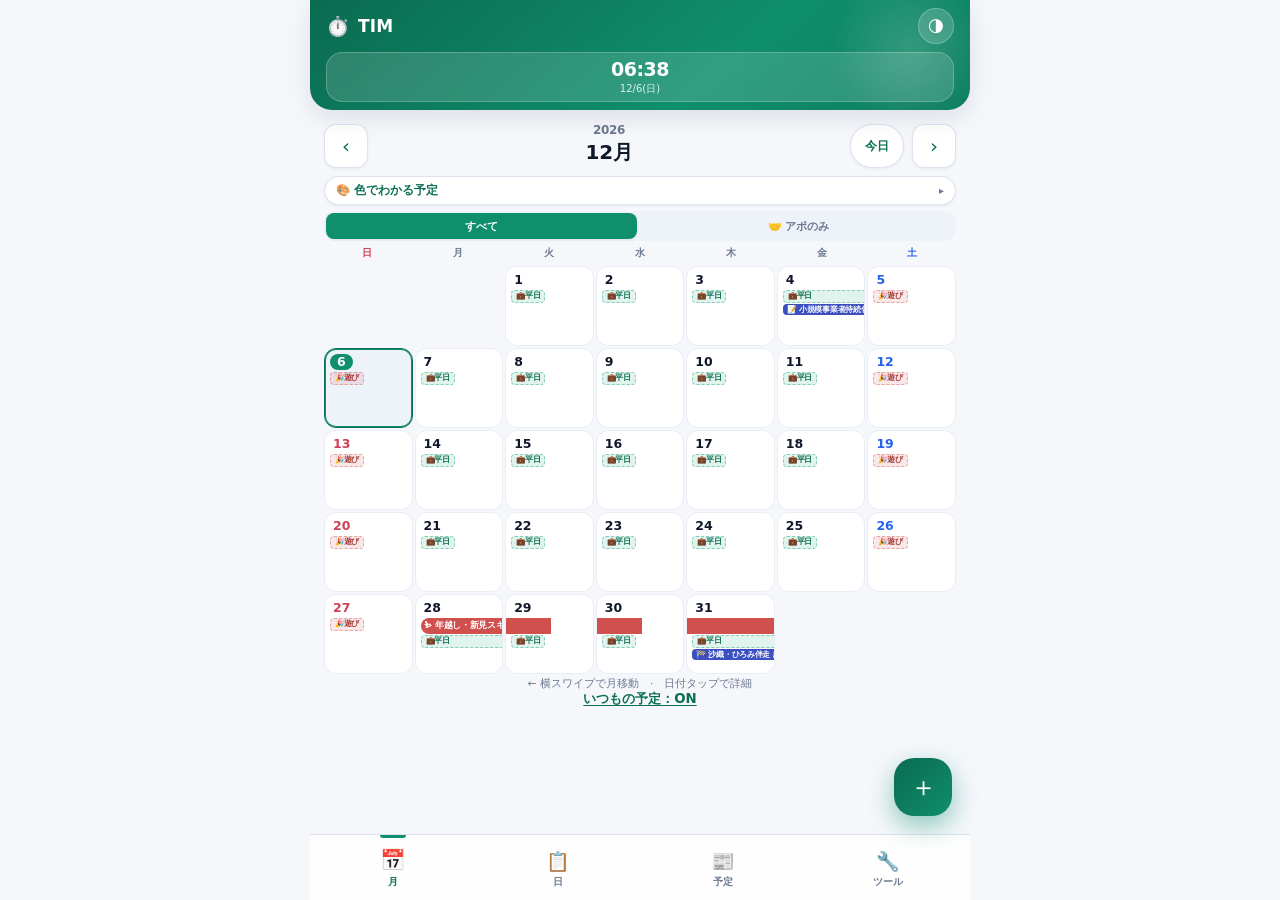
==== index.html @ 2c990f96 "月カレンダーに「すべて/アポのみ」絞り込みを追加 Feedタブと同じ仕組みで月ビューにも絞り込みセグメントを追加。 「アポのみ」を選ぶと赤いアポ予定だけが残り、平日/週末バッジや 他カテゴリは非表示に" ====
<!DOCTYPE html>
<html lang="ja">
<head>
<meta charset="UTF-8">
<meta name="viewport" content="width=device-width, initial-scale=1, viewport-fit=cover">
<meta name="theme-color" content="#0a0e17" media="(prefers-color-scheme:dark)">
<meta name="theme-color" content="#f6f8fb" media="(prefers-color-scheme:light)">
<meta name="apple-mobile-web-app-capable" content="yes">
<meta name="mobile-web-app-capable" content="yes">
<meta name="apple-mobile-web-app-title" content="TIM">
<meta name="apple-mobile-web-app-status-bar-style" content="black-translucent">
<meta name="description" content="予定カレンダー">
<link rel="manifest" href="manifest.json">
<link rel="apple-touch-icon" href="icons/icon-180.png">
<link rel="apple-touch-icon" sizes="167x167" href="icons/icon-167.png">
<link rel="apple-touch-icon" sizes="152x152" href="icons/icon-152.png">
<link rel="apple-touch-icon" sizes="120x120" href="icons/icon-120.png">
<link rel="icon" type="image/png" sizes="192x192" href="icons/icon-192.png">
<title>TIM ｜ 予定・時差カレンダー</title>
<link rel="stylesheet" href="theme.css">
<style>
  /* ============================================================
     top bar
     ============================================================ */
  .topbar{position:sticky;top:0;z-index:30;overflow:hidden;color:#fff;
    background:linear-gradient(140deg,var(--brand-deep) 0%,var(--brand) 62%,var(--brand-ink) 130%);
    padding:calc(var(--safe-t) + 8px) 16px 8px;
    border-bottom-left-radius:var(--r-xl);border-bottom-right-radius:var(--r-xl);
    box-shadow:var(--shadow-m)}
  .topbar::after{content:"";position:absolute;right:-30px;top:-40px;width:180px;height:180px;
    background:radial-gradient(circle at 50% 50%,rgba(255,255,255,.16),transparent 62%);pointer-events:none}
  .brand{display:flex;align-items:center;gap:8px;position:relative;z-index:1}
  .brand .logo{font-size:19px;line-height:1}
  .brand h1{font-size:17px;font-weight:800;letter-spacing:.2px}
  .brand .tag{font-size:10px;font-weight:800;background:rgba(255,255,255,.22);
    padding:3px 9px;border-radius:var(--r-full);letter-spacing:.4px;
    border:1px solid rgba(255,255,255,.2)}
  .brand .themebtn{margin-left:auto;width:36px;height:36px;border-radius:var(--r-full);
    background:rgba(255,255,255,.16);border:1px solid rgba(255,255,255,.24);
    font-size:16px;display:flex;align-items:center;justify-content:center;color:#fff;
    transition:background .18s var(--ease)}
  .brand .themebtn:active{background:rgba(255,255,255,.3)}
  .clocks{display:flex;gap:10px;align-items:stretch;margin-top:8px;position:relative;z-index:1}
  .clock{flex:1;background:rgba(255,255,255,.14);border:1px solid rgba(255,255,255,.22);
    border-radius:var(--r-lg);padding:5px 10px;text-align:center;backdrop-filter:blur(6px)}
  .clock .lab{font-size:10px;opacity:.92;letter-spacing:.4px;font-weight:700}
  .clock .t{font-size:19px;font-weight:800;font-variant-numeric:tabular-nums;line-height:1.2;letter-spacing:-.5px}
  .clock .d{font-size:10px;opacity:.86}

  /* ============================================================
     views
     ============================================================ */
  .view{display:none;padding:14px}
  .view.on{display:block;animation:fade .24s var(--ease)}
  @keyframes fade{from{opacity:0;transform:translateY(8px)}to{opacity:1;transform:none}}

  .card{background:var(--surface);border:1px solid var(--line);border-radius:var(--r-lg);
    padding:14px;margin-bottom:14px;box-shadow:var(--shadow-s)}
  .card h2{font-size:13px;color:var(--brand-ink);font-weight:800;display:flex;align-items:center;gap:7px;
    border-left:3px solid var(--brand);padding-left:9px;margin-bottom:12px;letter-spacing:.2px}
  .card h2 .badge{margin-left:auto;font-size:10.5px;font-weight:700;color:var(--mut)}

  /* ===== month ===== */
  .mhead{display:flex;align-items:center;gap:8px;margin-bottom:8px}
  .iconbtn{background:var(--surface);color:var(--brand-ink);border:1px solid var(--line);
    border-radius:var(--r-md);width:44px;height:44px;font-size:20px;box-shadow:var(--shadow-s);
    display:flex;align-items:center;justify-content:center;transition:transform .12s var(--ease)}
  .iconbtn:active{transform:scale(.94)}
  .mhead .mlabel{flex:1;text-align:center;font-size:20px;font-weight:800;letter-spacing:-.3px}
  .mhead .mlabel .yr{font-size:12px;color:var(--mut);font-weight:700;display:block;line-height:1.1}
  .pillbtn{background:var(--surface);color:var(--brand-ink);border:1px solid var(--line);
    border-radius:var(--r-full);height:44px;padding:0 14px;font-size:12px;font-weight:800;
    box-shadow:var(--shadow-s);white-space:nowrap}

  .wd{display:grid;grid-template-columns:repeat(7,1fr);gap:4px;margin-bottom:3px}
  .wd span{text-align:center;font-size:10px;color:var(--mut);font-weight:800;padding:2px 0;letter-spacing:.3px}
  .wd span.s0{color:var(--sun)}.wd span.s6{color:var(--sat)}
  .mcal-mask{overflow:hidden;position:relative;touch-action:pan-y}
  .mgrid{display:grid;grid-template-columns:repeat(7,1fr);
    /* 1fr にすると全行が一番忙しい日の高さに揃って間延びする */
    grid-auto-rows:minmax(80px,auto);gap:2px}
  .mgrid.slideL{animation:slL .28s var(--ease)}
  .mgrid.slideR{animation:slR .28s var(--ease)}
  @keyframes slL{from{transform:translateX(26%);opacity:.3}to{transform:none;opacity:1}}
  @keyframes slR{from{transform:translateX(-26%);opacity:.3}to{transform:none;opacity:1}}
  .cell{position:relative;min-height:80px;border-radius:var(--r-md);background:var(--surface);
    border:1px solid var(--line-soft);padding:5px 5px 4px;overflow:hidden;text-align:left;
    display:flex;flex-direction:column;gap:2px;width:100%;color:inherit;
    transition:background .15s var(--ease),border-color .15s var(--ease)}
  .cell.empty{background:transparent;border:none;min-height:0;pointer-events:none}
  .cell .dn{font-size:12.5px;font-weight:800;line-height:1;padding:2px 3px;font-variant-numeric:tabular-nums}
  .cell.s0 .dn{color:var(--sun)}.cell.s6 .dn{color:var(--sat)}
  .cell.today{border-color:var(--brand);box-shadow:0 0 0 1px var(--brand) inset}
  .cell.today .dn{background:var(--brand);color:var(--brand-on);border-radius:var(--r-sm);
    align-self:flex-start;padding:2px 7px}
  .cell.sel{background:var(--surface-2);border-color:var(--brand-ink)}
  .cell .bars{display:flex;flex-direction:column;gap:1px}
  /* 期間予定：日をまたいでセル端まで繋がる帯 */
  .spanbar{font-size:8.5px;font-weight:800;line-height:1.4;padding:2px 3px;color:#fff;
    white-space:nowrap;overflow:hidden;text-overflow:ellipsis;letter-spacing:-.3px;
    margin-left:-6px;margin-right:-6px;border-radius:0;text-align:left;width:calc(100% + 12px)}
  .spanbar.st{margin-left:0;width:calc(100% + 6px);
    border-top-left-radius:var(--r-sm);border-bottom-left-radius:var(--r-sm)}
  .spanbar.en{margin-right:0;width:calc(100% + 6px);
    border-top-right-radius:var(--r-sm);border-bottom-right-radius:var(--r-sm)}
  .spanbar.st.en{width:100%}
  .bar{font-size:8px;font-weight:700;line-height:1.15;border-radius:4px;padding:1px 4px;
    white-space:nowrap;overflow:hidden;text-overflow:ellipsis;color:#fff;letter-spacing:-.3px}
  .bar.apo{box-shadow:0 0 0 1px rgba(255,255,255,.3) inset}
  .bar.done{opacity:.45}
  .bar.biz,.spanbar.biz{box-shadow:0 0 0 1.5px #ffd166 inset}
  .cell .bizmark{position:absolute;top:4px;right:5px;font-size:10px;line-height:1;
    filter:drop-shadow(0 0 1px rgba(0,0,0,.5))}
  .rbar{font-size:7.5px;font-weight:800;line-height:1.15;border-radius:4px;padding:1px 4px;
    white-space:nowrap;overflow:hidden;text-overflow:ellipsis;border:1px dashed;letter-spacing:-.3px}
  .rbar.rt-A{color:var(--rt-a-ink);background:var(--rt-a-bg);border-color:var(--rt-a-bd)}
  .rbar.rt-B{color:var(--rt-b-ink);background:var(--rt-b-bg);border-color:var(--rt-b-bd)}
  .rbar.rt-W{color:var(--rt-w-ink);background:var(--rt-w-bg);border-color:var(--rt-w-bd)}
  .cell .more{font-size:8px;color:var(--mut);font-weight:800;padding-left:4px}
  .mhint{font-size:10.5px;color:var(--mut);text-align:center;margin-top:2px;line-height:1.35}
  .mhint .lnk{color:var(--brand-ink);font-weight:800;text-decoration:underline;text-underline-offset:2px}

  /* ===== legend ===== */
  .legendcard{background:var(--surface);border:1px solid var(--line);border-radius:var(--r-lg);
    padding:5px 11px;margin-bottom:6px;box-shadow:var(--shadow-s)}
  .lg-head{display:flex;align-items:center;justify-content:space-between;width:100%;padding:1px 0}
  .lg-title{font-size:11.5px;font-weight:800;color:var(--brand-ink)}
  .lg-caret{font-size:10px;color:var(--mut);font-weight:800;transition:transform .2s var(--ease)}
  .lg-caret.open{transform:rotate(90deg)}
  .lg-body{margin-top:6px}
  .lg-body.hide{display:none}
  .lg-row{display:flex;flex-wrap:wrap;gap:4px}
  .lgchip{display:inline-flex;align-items:center;gap:2px;font-size:9px;font-weight:800;
    padding:2px 7px;border-radius:var(--r-full);color:#fff;line-height:1.25;white-space:nowrap}
  .lgchip.rt-A{color:var(--rt-a-ink);background:var(--rt-a-bg);border:1px dashed var(--rt-a-bd)}
  .lgchip.rt-B{color:var(--rt-b-ink);background:var(--rt-b-bg);border:1px dashed var(--rt-b-bd)}
  .lgchip.rt-W{color:var(--rt-w-ink);background:var(--rt-w-bg);border:1px dashed var(--rt-w-bd)}

  /* ===== day ===== */
  .daybar{display:flex;align-items:center;gap:9px;margin-bottom:12px}
  .daybar .dlabel{flex:1;text-align:center;min-width:0}
  .daybar .dlabel .big{font-size:19px;font-weight:800;line-height:1.25;letter-spacing:-.3px}
  .daybar .dlabel .sm{font-size:10.5px;color:var(--mut)}
  .daytype{font-size:11px;font-weight:800;padding:6px 11px;border-radius:var(--r-full);
    white-space:nowrap;text-align:center;border:1px solid transparent}
  .dt-A{background:var(--rt-a-bg);color:var(--rt-a-ink);border-color:var(--rt-a-bd)}
  .dt-B{background:var(--rt-b-bg);color:var(--rt-b-ink);border-color:var(--rt-b-bd)}
  .dt-W{background:var(--rt-w-bg);color:var(--rt-w-ink);border-color:var(--rt-w-bd)}
  .day-mask{touch-action:pan-y}
  .dayranges{display:flex;flex-wrap:wrap;gap:6px;margin-bottom:12px}
  .dayrange{display:inline-flex;align-items:center;gap:5px;font-size:11px;font-weight:800;color:#fff;
    padding:5px 11px;border-radius:var(--r-full);line-height:1.3;box-shadow:var(--shadow-s)}

  /* progress */
  .prog{display:flex;align-items:center;gap:9px;margin-bottom:12px}
  .prog .track{flex:1;height:7px;border-radius:var(--r-full);background:var(--surface-3);overflow:hidden}
  .prog .fill{height:100%;border-radius:var(--r-full);
    background:linear-gradient(90deg,var(--brand-deep),var(--brand));transition:width .35s var(--ease)}
  .prog .pct{font-size:11px;font-weight:800;color:var(--brand-ink);font-variant-numeric:tabular-nums;min-width:74px;text-align:right}
  .speakbtn{flex:0 0 auto;width:30px;height:30px;border-radius:var(--r-full);border:1.5px solid var(--line);
    background:var(--surface-2);font-size:14px;display:flex;align-items:center;justify-content:center;
    color:var(--brand-ink);transition:.15s var(--ease)}
  .speakbtn.on{background:var(--brand);border-color:var(--brand);color:var(--brand-on)}
  .speakbtn:active{transform:scale(.9)}

  /* timeline */
  .tl .row{display:flex;gap:11px;align-items:flex-start;padding:10px 0;
    border-bottom:1px solid var(--line-soft);position:relative}
  .tl .row:last-child{border-bottom:none}
  .tl .row.fix{background:color-mix(in srgb,var(--brand) 12%,transparent);
    margin:0 -8px;padding:10px 8px;border-radius:var(--r-md);border-bottom:none}
  .tl .row.nowrow{box-shadow:0 0 0 1.5px var(--jp) inset;margin:0 -8px;padding:10px 8px;border-radius:var(--r-md);border-bottom:none}
  .tl .row.isdone .rttl{text-decoration:line-through;opacity:.5}
  .tl .row.isdone .rtime{opacity:.5}
  .rtime{flex:0 0 58px;text-align:center;line-height:1.25;padding-top:1px}
  .rtime .g{display:block;font-size:15.5px;font-weight:800;color:var(--brand-ink);font-variant-numeric:tabular-nums}
  .rtime .j{display:block;font-size:10px;color:var(--jp);font-variant-numeric:tabular-nums}
  .rbody{flex:1;min-width:0;text-align:left}
  .rttl{font-size:13.5px;line-height:1.45}
  .tl .row.fix .rttl{font-weight:800}
  .rmeta{margin-top:5px;display:flex;align-items:center;gap:6px;flex-wrap:wrap}
  .cpill{font-size:9.5px;font-weight:800;padding:3px 8px;border-radius:var(--r-full);
    white-space:nowrap;color:#fff}
  .now{font-size:9px;background:var(--jp);color:#fff;padding:2px 7px;border-radius:var(--r-full);font-weight:800}
  .rchk{flex:0 0 30px;width:30px;height:30px;border-radius:var(--r-full);border:1.5px solid var(--line);
    background:var(--surface-2);color:var(--mut);font-size:14px;display:flex;align-items:center;
    justify-content:center;align-self:center;transition:.15s var(--ease)}
  .rchk.on{background:var(--brand);border-color:var(--brand);color:var(--brand-on)}
  .rchk:active{transform:scale(.9)}

  /* ===== feed ===== */
  .feed-empty{text-align:center;color:var(--mut);font-size:13px;padding:36px 12px;line-height:1.8}
  .fday{margin-bottom:18px}
  .fday .fdate{font-size:12px;font-weight:800;color:var(--brand-ink);margin-bottom:8px;
    display:flex;align-items:center;gap:8px}
  .fday .fdate .rel{font-size:10px;color:var(--mut);font-weight:700}
  .fitem{display:flex;gap:11px;align-items:center;padding:10px 12px;background:var(--surface);
    border:1px solid var(--line);border-radius:var(--r-md);margin-bottom:8px;width:100%;
    text-align:left;color:inherit;box-shadow:var(--shadow-s)}
  .fitem:active{transform:scale(.995)}
  .fitem .ft{flex:0 0 58px;text-align:center;line-height:1.3}
  .fitem .ft .j{font-size:14px;font-weight:800;color:var(--jp);font-variant-numeric:tabular-nums}
  .fitem .ft .g{font-size:9.5px;color:var(--brand-ink);font-variant-numeric:tabular-nums}
  .fitem .fb{flex:1;min-width:0}
  .fitem .fb .t{font-size:13.5px;font-weight:700;line-height:1.4}
  .fitem .fbar{width:4px;align-self:stretch;border-radius:var(--r-full);flex:0 0 4px;min-height:34px}

  /* ===== tools ===== */
  .conv{display:flex;gap:9px;align-items:flex-end;flex-wrap:wrap}
  .conv .fld{flex:1;min-width:130px}
  .conv label{font-size:11px;color:var(--mut);font-weight:700;display:block;margin-bottom:4px}
  .field{width:100%;height:46px;border:1px solid var(--line);border-radius:var(--r-md);
    padding:0 10px;background:var(--surface-2);color:var(--ink)}
  .convout{margin-top:13px;font-size:14px;padding:13px;border-radius:var(--r-md);background:var(--ok-bg);
    color:var(--brand-ink);font-weight:700;line-height:1.8;display:none}
  .convout.show{display:block}
  .convout .big{font-size:21px;font-weight:800;font-variant-numeric:tabular-nums}
  .convout.bad{background:var(--warn-bg);color:var(--warn-ink)}
  .foot{display:flex;gap:9px;margin-top:4px;flex-wrap:wrap}
  .foot button{flex:1;min-width:130px;border:1px solid var(--line);background:var(--surface-2);
    border-radius:var(--r-md);height:46px;font-size:12.5px;font-weight:800;color:var(--ink-2)}
  .note{color:var(--mut);font-size:11.5px;text-align:center;padding:12px 4px 2px;line-height:1.8}
  .seg{display:flex;gap:6px;margin-bottom:12px;background:var(--surface-2);
    padding:4px;border-radius:var(--r-md)}
  .seg button{flex:1;height:40px;border-radius:var(--r-sm);color:var(--mut);
    font-size:12.5px;font-weight:800;transition:.15s var(--ease)}
  .seg button.on{background:var(--brand);color:var(--brand-on);box-shadow:var(--shadow-s)}
  .biglink{display:flex;align-items:center;gap:12px;padding:14px;border-radius:var(--r-md);
    background:linear-gradient(135deg,var(--brand-deep),var(--brand));color:#fff;
    text-decoration:none;box-shadow:var(--shadow-s)}
  .biglink .bi{font-size:26px;line-height:1}
  .biglink .bt{flex:1;min-width:0}
  .biglink .bt b{display:block;font-size:14px;font-weight:800}
  .biglink .bt span{font-size:11px;opacity:.9;line-height:1.5;display:block}
  .biglink .ba{font-size:19px;opacity:.85}

  /* ============================================================
     bottom nav
     ============================================================ */
  .nav{position:fixed;bottom:0;left:0;right:0;z-index:40;max-width:660px;margin:0 auto;
    height:calc(var(--nav-h) + var(--safe-b));padding-bottom:var(--safe-b);
    background:var(--nav-bg);backdrop-filter:blur(16px) saturate(140%);
    -webkit-backdrop-filter:blur(16px) saturate(140%);
    border-top:1px solid var(--line);display:flex}
  .nav button{flex:1;color:var(--mut);font-size:10px;font-weight:800;
    display:flex;flex-direction:column;align-items:center;justify-content:center;gap:4px;
    padding-top:6px;position:relative;transition:color .18s var(--ease)}
  .nav button .i{font-size:19px;line-height:1;transition:transform .22s var(--ease)}
  .nav button.on{color:var(--brand-ink)}
  .nav button.on .i{transform:translateY(-2px) scale(1.08)}
  .nav button.on::before{content:"";position:absolute;top:0;left:50%;transform:translateX(-50%);
    width:26px;height:3px;border-radius:0 0 var(--r-full) var(--r-full);background:var(--brand)}

  /* ============================================================
     FAB
     ============================================================ */
  .fab{position:fixed;z-index:41;right:max(18px,calc(50% - 330px + 18px));
    bottom:calc(var(--nav-h) + var(--safe-b) + 18px);width:58px;height:58px;border-radius:20px;
    background:linear-gradient(135deg,var(--brand-deep),var(--brand));color:#fff;font-size:27px;font-weight:300;
    box-shadow:0 10px 26px color-mix(in srgb,var(--brand) 45%,transparent);display:flex;align-items:center;justify-content:center;
    transition:transform .14s var(--ease)}
  .fab:active{transform:scale(.92)}

  /* ============================================================
     sheets
     ============================================================ */
  .ov{position:fixed;inset:0;background:var(--scrim);display:none;align-items:flex-end;
    justify-content:center;z-index:60;backdrop-filter:blur(3px);-webkit-backdrop-filter:blur(3px)}
  .ov.show{display:flex;animation:ovf .2s var(--ease)}
  @keyframes ovf{from{opacity:0}to{opacity:1}}
  .sheet{background:var(--surface);width:100%;max-width:660px;
    border-radius:var(--r-xl) var(--r-xl) 0 0;
    padding:14px 16px calc(24px + var(--safe-b));max-height:90dvh;overflow-y:auto;
    animation:up .28s var(--ease);box-shadow:var(--shadow-l);border-top:1px solid var(--line)}
  @keyframes up{from{transform:translateY(100%)}to{transform:none}}
  .sheet .grip{width:44px;height:4px;background:var(--line);border-radius:var(--r-full);margin:0 auto 14px}
  .sheet h3{font-size:16.5px;font-weight:800;color:var(--ink);margin-bottom:3px;letter-spacing:-.2px}
  .sheet .sub{font-size:12px;color:var(--mut);margin-bottom:14px}
  .sheet input,.sheet textarea,.sheet select{width:100%;border:1px solid var(--line);
    border-radius:var(--r-md);padding:12px;margin-bottom:10px;
    background:var(--surface-2);color:var(--ink)}
  .sheet textarea{height:70px;resize:none}
  .frmrow{display:flex;gap:9px;flex-wrap:wrap}
  .frmrow>*{flex:1;min-width:0}
  .fldlab{font-size:11px;color:var(--mut);font-weight:700;margin-bottom:5px;display:block}
  .chips{display:flex;flex-wrap:wrap;gap:6px;margin-bottom:14px}
  .chip{font-size:12px;padding:8px 12px;border-radius:var(--r-full);border:1.5px solid var(--line);
    background:var(--surface-2);font-weight:800;color:var(--mut);transition:.12s var(--ease)}
  .chip.on{transform:scale(1.03);color:#fff}
  .acts{display:flex;gap:9px;margin-top:4px}
  .acts button{flex:1;height:50px;border-radius:var(--r-md);font-size:15px;font-weight:800}
  .acts .save{background:var(--brand);color:var(--brand-on);box-shadow:var(--shadow-s)}
  .acts .del{background:transparent;color:var(--jp);border:1px solid var(--jp);flex:0 0 88px}
  .acts .cancel{background:var(--surface-2);color:var(--mut);border:1px solid var(--line);flex:0 0 80px}

  /* toast */
  .toast{position:fixed;left:50%;transform:translateX(-50%) translateY(20px);
    bottom:calc(var(--nav-h) + var(--safe-b) + 22px);z-index:80;
    background:var(--surface-3);color:var(--ink);border:1px solid var(--line);
    padding:11px 18px;border-radius:var(--r-full);font-size:12.5px;font-weight:800;
    box-shadow:var(--shadow-m);opacity:0;pointer-events:none;transition:.26s var(--ease);max-width:90vw}
  .toast.show{opacity:1;transform:translateX(-50%) translateY(0)}
  .updatebar{position:fixed;left:12px;right:12px;top:calc(var(--safe-t) + 8px);z-index:90;
    background:var(--brand);color:var(--brand-on);border:none;border-radius:var(--r-full);
    padding:10px 16px;font-size:12.5px;font-weight:800;box-shadow:var(--shadow-m);
    text-align:center;width:auto}
  .updatebar[hidden]{display:none}
</style>
</head>
<body>
<div class="app">

  <!-- ===== TOP BAR ===== -->
  <header class="topbar">
    <div class="brand">
      <span class="logo" aria-hidden="true">⏱️</span>
      <h1>TIM</h1>
      <button class="themebtn" id="themeBtn" onclick="cycleTheme()" aria-label="テーマ切替">🌗</button>
    </div>
    <div class="clocks">
      <div class="clock">
        <div class="t" id="cjp">--:--</div>
        <div class="d" id="djp"></div>
      </div>
    </div>
  </header>

  <!-- ===== VIEW: MONTH ===== -->
  <section class="view on" id="v-month" aria-label="月カレンダー">
    <div class="mhead">
      <button class="iconbtn" onclick="shiftMonth(-1)" aria-label="前の月">‹</button>
      <div class="mlabel"><span class="yr" id="mYear">2026</span><span id="mLabel">6月</span></div>
      <button class="pillbtn" onclick="goToday()">今日</button>
      <button class="iconbtn" onclick="shiftMonth(1)" aria-label="次の月">›</button>
    </div>

    <div class="legendcard">
      <button class="lg-head" onclick="toggleLegend()" aria-expanded="false" aria-controls="lgBody">
        <span class="lg-title">🎨 色でわかる予定</span>
        <span class="lg-caret" id="lgCaret" aria-hidden="true">▸</span>
      </button>
      <div class="lg-body hide" id="lgBody">
        <div class="lg-row" id="lgRoutine"></div>
        <div class="lg-row" id="lgCats" style="margin-top:4px"></div>
      </div>
    </div>

    <div class="seg" role="group" aria-label="月の表示の絞り込み" style="margin-bottom:2px;padding:2px">
      <button id="month-all" onclick="setMonthFilter('all')" style="height:26px;font-size:11px">すべて</button>
      <button id="month-apo" onclick="setMonthFilter('apo')" style="height:26px;font-size:11px">🤝 アポのみ</button>
    </div>
    <div class="wd" id="wdRow"></div>
    <div class="mcal-mask" id="mMask">
      <div class="mgrid" id="mGrid"></div>
    </div>
    <p class="mhint">
      ← 横スワイプで月移動　·　日付タップで詳細<br>
      <button class="lnk" id="rtToggle" onclick="toggleRoutine()">いつもの予定：ON</button>
    </p>
  </section>

  <!-- ===== VIEW: DAY ===== -->
  <section class="view" id="v-day" aria-label="1日の予定">
    <div class="daybar">
      <button class="iconbtn" onclick="shiftDay(-1)" aria-label="前の日">‹</button>
      <div class="dlabel">
        <div class="big" id="dBig">—</div>
        <div class="sm" id="dSm"></div>
      </div>
      <span class="daytype" id="dType">A</span>
      <button class="iconbtn" onclick="shiftDay(1)" aria-label="次の日">›</button>
    </div>
    <div class="day-mask" id="dMask">
      <div class="dayranges" id="dayRanges"></div>
      <div class="card">
        <h2>📋 1日の時間割<span class="badge" id="tlBadge"></span></h2>
        <div class="prog">
          <div class="track"><div class="fill" id="progFill" style="width:0%"></div></div>
          <span class="pct" id="progPct">0 / 0 完了</span>
          <button type="button" class="speakbtn" id="speakBtn" onclick="speakDay()" aria-label="この日の予定を読み上げ">🔊</button>
        </div>
        <div class="tl" id="timeline"></div>
      </div>
    </div>
  </section>

  <!-- ===== VIEW: FEED ===== -->
  <section class="view" id="v-feed" aria-label="今後の予定">
    <div class="mhead"><div class="mlabel" style="text-align:left;font-size:18px">📰 今後の予定</div></div>
    <div class="seg" role="group" aria-label="表示の絞り込み">
      <button id="feed-all" onclick="setFeedFilter('all')">すべて</button>
      <button id="feed-biz" onclick="setFeedFilter('biz')">💰 ビジネスのみ</button>
    </div>
    <div id="feedList"></div>
  </section>

  <!-- ===== VIEW: TOOLS ===== -->
  <section class="view" id="v-tools" aria-label="ツール">
    <div class="card">
      <h2>🧪 改善スタジオ</h2>
      <a class="biglink" href="studio/">
        <span class="bi" aria-hidden="true">📈</span>
        <span class="bt"><b>予定を分析して改善案を出す</b>
          <span>時間の使い方の偏り・アポ稼働率を見て、次の一手と発信ネタを提案します</span></span>
        <span class="ba" aria-hidden="true">›</span>
      </a>
    </div>

    <div class="card">
      <h2>🎨 見た目</h2>
      <div class="seg" role="group" aria-label="テーマ">
        <button id="th-auto" onclick="setTheme('auto')">🌗 自動</button>
        <button id="th-light" onclick="setTheme('light')">☀️ ライト</button>
        <button id="th-dark" onclick="setTheme('dark')">🌙 ダーク</button>
      </div>
      <div class="note" style="padding-top:0">端末の設定に合わせるなら「自動」。</div>
    </div>

    <div class="card">
      <h2>💾 データ</h2>
      <div class="foot">
        <button onclick="exportData()">📤 書出</button>
        <button onclick="document.getElementById('imp').click()">📥 読込</button>
        <input type="file" id="imp" accept=".json,application/json" style="display:none" onchange="importData(event)">
      </div>
      <div class="note">
        データは端末に自動保存され、サーバーには送りません。<br>
        ホーム画面に追加でアプリ化 📱　<span id="verNote"></span>
      </div>
    </div>
  </section>

</div>

<button class="fab" onclick="openAdd()" aria-label="予定を追加">＋</button>

<nav class="nav" aria-label="メインナビ">
  <button class="on" id="n-month" onclick="showView('month')"><span class="i" aria-hidden="true">📅</span>月</button>
  <button id="n-day" onclick="showView('day')"><span class="i" aria-hidden="true">📋</span>日</button>
  <button id="n-feed" onclick="showView('feed')"><span class="i" aria-hidden="true">📰</span>予定</button>
  <button id="n-tools" onclick="showView('tools')"><span class="i" aria-hidden="true">🔧</span>ツール</button>
</nav>

<!-- ===== DAY PEEK SHEET（月カレンダーの「+N」をその場で展開） ===== -->
<div class="ov" id="ovPeek" role="dialog" aria-modal="true" aria-labelledby="peekTitle">
  <div class="sheet">
    <div class="grip"></div>
    <h3 id="peekTitle"></h3>
    <div id="peekList"></div>
    <div class="acts">
      <button class="cancel" onclick="closePeek()">閉じる</button>
      <button class="save" id="peekDayBtn" onclick="">日ビューを開く</button>
    </div>
  </div>
</div>

<!-- ===== ADD / EDIT SHEET ===== -->
<div class="ov" id="ovAdd" role="dialog" aria-modal="true" aria-labelledby="addTitle">
  <div class="sheet">
    <div class="grip"></div>
    <h3 id="addTitle">予定を追加</h3>
    <div class="sub" id="addSub"></div>

    <div class="seg" role="group" aria-label="予定の型">
      <button id="md-time" onclick="setEvMode('time')">⏰ 時刻の予定</button>
      <button id="md-range" onclick="setEvMode('range')">📆 期間の予定</button>
    </div>

    <input type="text" id="evTitle" placeholder="予定名（例: たかさんと電話）">

    <div id="modeTime">
      <div class="frmrow">
        <div><label class="fldlab" for="evTime">時刻</label><input type="time" id="evTime" value="14:00"></div>
      </div>
      <label class="fldlab" for="evDur">長さ</label>
      <select id="evDur">
        <option value="30">30分</option>
        <option value="60" selected>1時間</option>
        <option value="90">1.5時間</option>
        <option value="120">2時間</option>
        <option value="180">3時間</option>
        <option value="0">時間なし</option>
      </select>
    </div>

    <div id="modeRange" style="display:none">
      <div class="frmrow">
        <div><label class="fldlab" for="rgStart">開始</label><input type="date" id="rgStart"></div>
        <div><label class="fldlab" for="rgEnd">終了</label><input type="date" id="rgEnd"></div>
      </div>
    </div>

    <div class="chips" id="catChips"></div>
    <div class="acts">
      <button class="cancel" onclick="closeAdd()">閉じる</button>
      <button class="del" id="addDel" onclick="delEditing()">削除</button>
      <button class="save" onclick="saveEvent()">保存</button>
    </div>
  </div>
</div>

<div class="toast" id="toast" role="status" aria-live="polite"></div>
<button type="button" class="updatebar" id="updateBar" onclick="location.reload()" hidden>🔄 新しい版があります・タップで更新</button>

<script src="app-core.js"></script>
<script>
/* 時差・日付・カテゴリ・いつもの時間割・保存データは app-core.js が持つ。
   ここは画面まわりだけ。 */
function liveClocks(){
  const j=nowParts(9);
  cjp.textContent=pad(j.getHours())+':'+pad(j.getMinutes());
  djp.textContent=(j.getMonth()+1)+'/'+j.getDate()+'('+WKJ[j.getDay()]+')';
}

/* 保存に失敗したら黙って落とさず知らせる（容量オーバーくらいしか起きないが） */
function save(){if(!saveDB())toast('保存できませんでした（容量不足かも）');}

/* ---- theme ---- */
function applyTheme(){
  applyAppearance();
  const t=DB.prefs.theme||'auto';
  const btn=document.getElementById('themeBtn');
  if(btn)btn.textContent=t==='light'?'☀️':t==='dark'?'🌙':'🌗';
  ['auto','light','dark'].forEach(k=>{
    const b=document.getElementById('th-'+k);
    if(b)b.classList.toggle('on',k===t);
  });
}
function setTheme(t){DB.prefs.theme=t;save();applyTheme();}
function cycleTheme(){const o=['auto','light','dark'];setTheme(o[(o.indexOf(DB.prefs.theme||'auto')+1)%3]);}

/* ---- toast ---- */
let toastT=null;
function toast(msg){
  const el=document.getElementById('toast');
  el.textContent=msg;el.classList.add('show');
  clearTimeout(toastT);toastT=setTimeout(()=>el.classList.remove('show'),2200);
}

let SEL=todayStr();
let mYM=(function(){const t=todayStr().split('-');return{y:+t[0],m:+t[1]-1};})();


/* ---- done tracking: stable key per timeline row ---- */
function rowKey(r){return r.user?('e'+r.id):(r.apoI!=null?('a'+r.apoI):('r'+r.g));}
function isDone(ds,k){return !!(DB.done[ds]&&DB.done[ds][k]);}
function toggleDone(ds,k){
  DB.done[ds]=DB.done[ds]||{};
  if(DB.done[ds][k])delete DB.done[ds][k];else DB.done[ds][k]=1;
  if(!Object.keys(DB.done[ds]).length)delete DB.done[ds];
  save();renderDay();
}

/* ============================================================
   view switching
   ============================================================ */
let curView='month';
function showView(v){
  curView=v;
  document.querySelectorAll('.view').forEach(el=>el.classList.remove('on'));
  document.getElementById('v-'+v).classList.add('on');
  document.querySelectorAll('.nav button').forEach(b=>b.classList.remove('on'));
  document.getElementById('n-'+v).classList.add('on');
  if(v==='month')renderMonth();
  if(v==='day')renderDay();
  if(v==='feed')renderFeed();
  if(v==='tools'){applyTheme();}
  window.scrollTo(0,0);
}

/* ============================================================
   MONTH
   ============================================================ */
function shiftMonth(d){let mo=mYM.m+d,y=mYM.y;while(mo<0){mo+=12;y--;}while(mo>11){mo-=12;y++;}mYM={y,m:mo};
  renderMonth(d>0?'L':'R');}
function goToday(){SEL=todayStr();const t=SEL.split('-');mYM={y:+t[0],m:+t[1]-1};renderMonth();}
function eventsForBars(ds){
  const out=[];
  (DB.events[ds]||[]).forEach(e=>out.push({g:e.gt,cat:e.cat||'free',t:e.title,apo:false,k:'e'+e.id}));
  return out.sort((a,b)=>a.g-b.g);
}
function setMonthFilter(f){DB.prefs.monthFilter=f;save();renderMonth();}
function applyMonthFilterUI(){
  const f=DB.prefs.monthFilter||'all';
  const a=document.getElementById('month-all'),b=document.getElementById('month-apo');
  if(a)a.classList.toggle('on',f==='all');
  if(b)b.classList.toggle('on',f==='apo');
}
function renderMonth(dir){
  applyMonthFilterUI();
  document.getElementById('wdRow').innerHTML=WKJ.map((w,i)=>`<span class="s${i}">${w}</span>`).join('');
  document.getElementById('mLabel').textContent=(mYM.m+1)+'月';
  document.getElementById('mYear').textContent=mYM.y;
  const rt=document.getElementById('rtToggle');
  if(rt)rt.textContent='いつもの予定：'+(DB.prefs.showRoutine?'ON':'OFF');
  const first=new Date(mYM.y,mYM.m,1).getDay();
  const days=new Date(mYM.y,mYM.m+1,0).getDate();
  const today=todayStr();
  let h='';
  for(let i=0;i<first;i++)h+='<div class="cell empty"></div>';
  for(let d=1;d<=days;d++){
    const ds=mYM.y+'-'+pad(mYM.m+1)+'-'+pad(d);
    const w=new Date(mYM.y,mYM.m,d).getDay();
    let cls='cell'+(w===0?' s0':w===6?' s6':'');
    if(ds===today)cls+=' today';
    if(ds===SEL)cls+=' sel';
    const apoOnly=DB.prefs.monthFilter==='apo';
    let evs=eventsForBars(ds);
    if(apoOnly)evs=evs.filter(e=>e.cat==='apo');
    /* ビジネス予定は枠から溢れて「+N」に隠れないよう常に先頭優先で表示 */
    evs.sort((a,b)=>((a.cat==='biz')===(b.cat==='biz'))?a.g-b.g:(a.cat==='biz'?-1:1));
    let bars='';
    let rgs=rangesFor(ds);
    if(apoOnly)rgs=rgs.filter(r=>r.cat==='apo');
    rgs.forEach(r=>{const c=catOf(r.cat);
      const st=ds===r.start,en=ds===r.end;
      /* 週頭・月頭でもタイトルを出し直す（帯が長いときに何の予定か分かるように） */
      const label=(st||w===0||d===1)?esc(r.title):'&nbsp;';
      bars+=`<span class="spanbar${st?' st':''}${en?' en':''}${r.cat==='biz'?' biz':''}" style="background:${c.bar}">${label}</span>`;});
    if(DB.prefs.showRoutine&&!apoOnly){const ty=dayType(ds);
      bars+=`<span class="rbar rt-${ty}">${ROUTINE_LABEL[ty]}</span>`;}
    const slots=Math.max(1,(DB.prefs.showRoutine?2:3)-rgs.length);
    evs.slice(0,slots).forEach(e=>{const c=catOf(e.cat);
      bars+=`<span class="bar${e.apo?' apo':''}${e.cat==='biz'?' biz':''}${isDone(ds,e.k)?' done':''}" style="background:${c.bar}">${e.apo?'🤝':''}${esc(e.t)}</span>`;});
    const more=evs.length>slots?`<span type="button" class="more" onclick="event.stopPropagation();openPeek('${ds}')">+${evs.length-slots}</span>`:'';
    const hasBiz=evs.some(e=>e.cat==='biz')||rgs.some(r=>r.cat==='biz');
    h+=`<button type="button" class="${cls}" onclick="openDay('${ds}')" aria-label="${mYM.m+1}月${d}日">
      <span class="dn">${d}</span>${hasBiz?'<span class="bizmark">💰</span>':''}
      <span class="bars">${bars}${more}</span></button>`;
  }
  const g=document.getElementById('mGrid');
  g.innerHTML=h;
  if(dir){g.classList.remove('slideL','slideR');void g.offsetWidth;g.classList.add(dir==='L'?'slideL':'slideR');}
}
function renderLegend(){
  const lr=document.getElementById('lgRoutine');
  if(lr)lr.innerHTML=[['A','💼 平日'],['W','🎉 週末']]
    .map(([ty,label])=>`<span class="lgchip rt-${ty}">${label}</span>`).join('');
  const lc=document.getElementById('lgCats');
  if(lc)lc.innerHTML=['apo','biz','work','play','meal','free']
    .map(k=>{const c=catOf(k);return `<span class="lgchip" style="background:${c.bar}">${c.e}${c.n}</span>`;}).join('');
  applyLegendOpen();
}
function applyLegendOpen(){
  const open=!!DB.prefs.legendOpen;
  const b=document.getElementById('lgBody'),c=document.getElementById('lgCaret');
  if(b)b.classList.toggle('hide',!open);
  if(c)c.classList.toggle('open',open);
  const hd=document.querySelector('.lg-head');
  if(hd)hd.setAttribute('aria-expanded',String(open));
}
function toggleLegend(){DB.prefs.legendOpen=!DB.prefs.legendOpen;save();applyLegendOpen();}
function openDay(ds){SEL=ds;showView('day');}
function openPeek(ds){
  const[y,mo,d]=ds.split('-').map(Number);
  document.getElementById('peekTitle').textContent=`${mo}/${d} (${WKJ[dow(ds)]}) の予定`;
  const rgs=rangesFor(ds);
  const evs=eventsForBars(ds).sort((a,b)=>a.g-b.g);
  let h='';
  rgs.forEach(r=>{const c=catOf(r.cat);
    h+=`<button type="button" class="fitem" onclick="closePeek();openEditRange('${r.id}')">
      <span class="fbar" style="background:${c.bar}"></span>
      <span class="ft"><div class="j">終日</div></span>
      <span class="fb"><span class="t">${esc(r.title)}</span><br>
        <span class="cpill" style="background:${c.bar}">${c.e}${c.n}</span></span></button>`;});
  evs.forEach(e=>{const c=catOf(e.cat);
    h+=`<button type="button" class="fitem" onclick="closePeek();openDay('${ds}')">
      <span class="fbar" style="background:${c.bar}"></span>
      <span class="ft"><div class="j">${m2hm(e.g)}</div></span>
      <span class="fb"><span class="t">${esc(e.t)}</span><br>
        <span class="cpill" style="background:${c.bar}">${c.e}${c.n}</span></span></button>`;});
  document.getElementById('peekList').innerHTML=h||'<div class="feed-empty">予定はありません</div>';
  document.getElementById('peekDayBtn').onclick=()=>{closePeek();openDay(ds);};
  document.getElementById('ovPeek').classList.add('show');
}
function closePeek(){document.getElementById('ovPeek').classList.remove('show');}
function toggleRoutine(){DB.prefs.showRoutine=!DB.prefs.showRoutine;save();renderMonth();}

/* ============================================================
   DAY
   ============================================================ */
function shiftDay(n){SEL=addDays(SEL,n);const t=SEL.split('-');mYM={y:+t[0],m:+t[1]-1};renderDay(n>0?'L':'R');}
function renderDay(dir){
  const w=dow(SEL),type=dayType(SEL);
  const[y,mo,d]=SEL.split('-').map(Number);
  document.getElementById('dBig').textContent=`${mo}/${d} (${WKJ[w]})`;
  document.getElementById('dSm').textContent=`${y}　${SEL===todayStr()?'· 今日':''}`;
  const dt=document.getElementById('dType');
  dt.className='daytype '+(type==='A'?'dt-A':'dt-W');
  dt.textContent=type==='A'?'平日':'週末';
  document.getElementById('tlBadge').textContent=type==='A'?'集中する日':'遊ぶ日';
  renderDayRanges();renderTimeline();
  const m=document.getElementById('dMask');
  if(dir){m.classList.remove('slideL','slideR');void m.offsetWidth;
    m.classList.add(dir==='L'?'slideL':'slideR');}
}
function renderDayRanges(){
  const el=document.getElementById('dayRanges');
  const rgs=rangesFor(SEL);
  el.innerHTML=rgs.map(r=>{const c=catOf(r.cat);
    const total=daysBetween(r.start,r.end)+1, nth=daysBetween(r.start,SEL)+1;
    return `<button type="button" class="dayrange" style="background:${c.bar}" onclick="openEditRange('${r.id}')">
      ${c.e} ${esc(r.title)} <span style="opacity:.8;font-weight:700">${nth}/${total}日目</span></button>`;}).join('');
}
function renderTimeline(){
  const type=dayType(SEL);
  const tl=timeline(type).slice();
  const evs=(DB.events[SEL]||[]).map(e=>({g:e.gt,t:e.title,user:true,id:e.id,
    e:e.dur?((e.gt+e.dur)%1440):0,cat:e.cat||'free'}));
  const all=tl.concat(evs).sort((a,b)=>a.g-b.g);
  const gN=nowParts(9);const nowMin=gN.getHours()*60+gN.getMinutes();
  const isToday=SEL===todayStr();
  let h='',doneN=0;
  all.forEach(r=>{
    const k=rowKey(r),done=isDone(SEL,k);
    if(done)doneN++;
    const rng=r.e?`〜${m2hm(r.e)}`:'';
    const cat=catOf(r.cat);
    const isNow=isToday&&!done&&r.g<=nowMin&&(r.e?nowMin<r.e:nowMin<r.g+30);
    const clk=r.user?`onclick="openEdit('${r.id}')"`:'';
    const tag=r.user?'button':'div';
    h+=`<div class="row${r.fix?' fix':''}${isNow?' nowrow':''}${done?' isdone':''}">
      <div class="rtime"><span class="g">${m2hm(r.g)}</span></div>
      <${tag} type="button" class="rbody" ${clk}>
        <div class="rttl">${r.user?'⭐ ':''}${esc(r.t)}${rng?`<span style="color:var(--mut);font-size:11px"> ${rng}</span>`:''}</div>
        <div class="rmeta"><span class="cpill" style="background:${cat.bar}">${cat.e}${cat.n}</span>${isNow?'<span class="now">NOW</span>':''}</div>
      </${tag}>
      <button type="button" class="rchk${done?' on':''}" onclick="toggleDone('${SEL}','${k}')"
        aria-label="${done?'完了を取り消す':'完了にする'}" aria-pressed="${done}">✓</button></div>`;
  });
  document.getElementById('timeline').innerHTML=h;
  const pct=all.length?Math.round(doneN/all.length*100):0;
  document.getElementById('progFill').style.width=pct+'%';
  document.getElementById('progPct').textContent=`${doneN} / ${all.length} 完了`;
}

/* ============================================================
   read aloud（読み上げ・Web Speech API・iPhone Safariでも動く）
   ============================================================ */
function speakDay(){
  const btn=document.getElementById('speakBtn');
  if(!('speechSynthesis' in window)){toast('この端末は読み上げに対応していません');return;}
  if(speechSynthesis.speaking){speechSynthesis.cancel();btn.classList.remove('on');return;}
  const[y,mo,d]=SEL.split('-').map(Number);
  const rgs=rangesFor(SEL);
  const type=dayType(SEL);
  const evs=timeline(type).concat((DB.events[SEL]||[]).map(e=>({g:e.gt,t:e.title,cat:e.cat||'free'})))
    .sort((a,b)=>a.g-b.g);
  let parts=[`${mo}月${d}日の予定です。`];
  rgs.forEach(r=>parts.push(`終日、${r.title}。`));
  if(!evs.length&&!rgs.length)parts.push('予定はありません。');
  evs.forEach(e=>parts.push(`${m2hm(e.g).replace(':','時')}分、${e.t}。`));
  const u=new SpeechSynthesisUtterance(parts.join(''));
  u.lang='ja-JP';u.rate=1.05;
  u.onstart=()=>btn.classList.add('on');
  u.onend=u.onerror=()=>btn.classList.remove('on');
  speechSynthesis.cancel();speechSynthesis.speak(u);
}

/* ============================================================
   add / edit sheet (時刻の予定 と 期間の予定)
   ============================================================ */
let curCat='ai',editingId=null,editingRangeId=null,evMode='time';
const CHIP_CATS=['apo','biz','work','play','meal','free'];
function renderChips(){
  document.getElementById('catChips').innerHTML=CHIP_CATS.map(k=>{const c=catOf(k);const on=k===curCat;
    return `<button type="button" class="chip${on?' on':''}" ${on?`style="background:${c.bar};border-color:${c.bar}"`:''}
      onclick="pickCat('${k}')" aria-pressed="${on}">${c.e}${c.n}</button>`;}).join('');
}
function pickCat(k){curCat=k;renderChips();}
function setEvMode(m){
  evMode=m;
  document.getElementById('modeTime').style.display=m==='time'?'block':'none';
  document.getElementById('modeRange').style.display=m==='range'?'block':'none';
  document.getElementById('md-time').classList.toggle('on',m==='time');
  document.getElementById('md-range').classList.toggle('on',m==='range');
}
function openAdd(){
  editingId=null;editingRangeId=null;curCat='ai';
  addTitle.textContent='予定を追加';
  const[y,mo,d]=SEL.split('-').map(Number);
  addSub.textContent=`${mo}/${d} (${WKJ[dow(SEL)]}) に追加`;
  document.getElementById('evTitle').value='';
  document.getElementById('evTime').value='14:00';
  document.getElementById('evDur').value='60';
  document.getElementById('rgStart').value=SEL;
  document.getElementById('rgEnd').value=addDays(SEL,2);
  addDel.style.display='none';
  document.getElementById('md-range').style.display='';
  setEvMode('time');renderChips();
  ovAdd.classList.add('show');setTimeout(()=>document.getElementById('evTitle').focus(),140);
}
function openEdit(id){
  const e=(DB.events[SEL]||[]).find(x=>String(x.id)===String(id));if(!e)return;
  editingId=id;editingRangeId=null;curCat=e.cat||'ai';
  addTitle.textContent='予定を編集';
  const[y,mo,d]=SEL.split('-').map(Number);addSub.textContent=`${mo}/${d} (${WKJ[dow(SEL)]})`;
  document.getElementById('evTitle').value=e.title;
  document.getElementById('evTime').value=m2hm(e.gt);
  document.getElementById('evDur').value=String(e.dur||0);
  addDel.style.display='block';
  /* 時刻の予定を期間に化けさせない */
  document.getElementById('md-range').style.display='none';
  setEvMode('time');renderChips();ovAdd.classList.add('show');
}
function openEditRange(id){
  const r=DB.ranges.find(x=>String(x.id)===String(id));if(!r)return;
  editingId=null;editingRangeId=r.id;curCat=r.cat||'ai';
  addTitle.textContent='期間の予定を編集';
  addSub.textContent=`${r.start} 〜 ${r.end}`;
  document.getElementById('evTitle').value=r.title;
  document.getElementById('rgStart').value=r.start;
  document.getElementById('rgEnd').value=r.end;
  addDel.style.display='block';
  document.getElementById('md-range').style.display='';
  setEvMode('range');renderChips();ovAdd.classList.add('show');
}
function closeAdd(){ovAdd.classList.remove('show');editingId=null;editingRangeId=null;}
function saveEvent(){
  const t=document.getElementById('evTitle').value.trim();
  if(!t){document.getElementById('evTitle').focus();toast('予定名を入れてね');return;}

  if(evMode==='range'){
    let s=document.getElementById('rgStart').value,e=document.getElementById('rgEnd').value;
    if(!s||!e){toast('開始日と終了日を入れてね');return;}
    if(e<s){const tmp=s;s=e;e=tmp;}
    if(editingRangeId!=null){
      const r=DB.ranges.find(x=>x.id===editingRangeId);
      if(r){r.title=t;r.start=s;r.end=e;r.cat=curCat;}
    }else{
      DB.ranges.push({id:Date.now(),start:s,end:e,title:t,cat:curCat});
    }
    save();closeAdd();refresh();toast('期間の予定を保存しました');return;
  }

  const v=document.getElementById('evTime').value;
  if(!v){toast('時刻を入れてね');return;}
  const[hh,mm]=v.split(':').map(Number);const gt=hh*60+mm;
  const dur=Number(document.getElementById('evDur').value)||0;
  DB.events[SEL]=DB.events[SEL]||[];
  if(editingId){const e=DB.events[SEL].find(x=>String(x.id)===String(editingId));
    if(e){e.title=t;e.gt=((gt%1440)+1440)%1440;e.dur=dur;e.cat=curCat;}}
  else DB.events[SEL].push({id:Date.now(),title:t,gt:((gt%1440)+1440)%1440,dur,cat:curCat});
  save();closeAdd();refresh();toast('予定を保存しました');
}
function delEditing(){
  if(editingRangeId!=null){
    DB.ranges=DB.ranges.filter(r=>r.id!==editingRangeId);
    save();closeAdd();refresh();toast('期間の予定を削除しました');return;
  }
  if(editingId){
    DB.events[SEL]=(DB.events[SEL]||[]).filter(e=>String(e.id)!==String(editingId));
    if(!DB.events[SEL].length)delete DB.events[SEL];
    if(DB.done[SEL])delete DB.done[SEL]['e'+editingId];
    save();closeAdd();refresh();toast('予定を削除しました');
  }
}

/* ============================================================
   FEED
   ============================================================ */
function setFeedFilter(f){DB.prefs.feedFilter=f;save();renderFeed();}
function applyFeedFilterUI(){
  const f=DB.prefs.feedFilter||'all';
  const a=document.getElementById('feed-all'),b=document.getElementById('feed-biz');
  if(a)a.classList.toggle('on',f==='all');
  if(b)b.classList.toggle('on',f==='biz');
}
function renderFeed(){
  applyFeedFilterUI();
  const filter=DB.prefs.feedFilter||'all';
  const today=todayStr();
  const dates=new Set(Object.keys(DB.events));
  let rows=[];
  dates.forEach(ds=>{if(ds<today)return;
    (DB.events[ds]||[]).forEach(e=>rows.push({ds,g:e.gt,t:e.title,cat:e.cat||'free'}));
  });
  /* 期間予定も今後の予定として並べる（開始日で1行） */
  DB.ranges.forEach(r=>{if(r.end<today)return;
    rows.push({ds:r.start<today?today:r.start,g:-1,t:'📆 '+r.title+`（${r.start}〜${r.end}）`,cat:r.cat||'free',span:true});});
  if(filter==='biz')rows=rows.filter(r=>r.cat==='biz');
  rows.sort((a,b)=>a.ds<b.ds?-1:a.ds>b.ds?1:a.g-b.g);
  const el=document.getElementById('feedList');
  if(!rows.length){
    el.innerHTML=filter==='biz'
      ?'<div class="feed-empty">ビジネスの予定はまだありません。<br>＋ボタンで予定を追加するとき「💰ビジネス」を選ぶとここに出るよ</div>'
      :'<div class="feed-empty">まだ予定がありません。<br>＋ボタンか月カレンダーから追加してね</div>';
    return;
  }
  let h='',lastDate='';
  rows.forEach(r=>{
    if(r.ds!==lastDate){
      if(lastDate!=='')h+='</div>';
      lastDate=r.ds;
      const[y,mo,d]=r.ds.split('-').map(Number);const w=dow(r.ds);
      const diff=daysBetween(today,r.ds);
      const rel=diff===0?'今日':diff===1?'明日':diff+'日後';
      h+=`<div class="fday"><div class="fdate">${mo}/${d} (${WKJ[w]}) <span class="rel">${rel}</span></div>`;
    }
    const c=catOf(r.cat);
    const time=r.span?'<div class="j">終日</div>':
      `<div class="j">${m2hm(r.g)}</div>`;
    h+=`<button type="button" class="fitem" onclick="openDay('${r.ds}')">
      <span class="fbar" style="background:${c.bar}"></span>
      <span class="ft">${time}</span>
      <span class="fb"><span class="t">${esc(r.t)}</span><br>
        <span class="cpill" style="background:${c.bar}">${c.e}${c.n}</span></span></button>`;
  });
  h+='</div>';
  el.innerHTML=h;
}

/* ============================================================
   backup
   ============================================================ */
function exportData(){
  const blob=new Blob([JSON.stringify(DB,null,2)],{type:'application/json'});
  const a=document.createElement('a');
  a.href=URL.createObjectURL(blob);
  a.download=`takuha_tree_backup_${todayStr()}.json`;
  a.click();
  setTimeout(()=>URL.revokeObjectURL(a.href),1000);
  toast('書き出しました');
}
/* 今ある予定を消さずに足す。id が同じものだけ上書きする */
function mergeInto(d){
  (d.ranges||[]).forEach(r=>{
    const i=DB.ranges.findIndex(x=>String(x.id)===String(r.id));
    if(i>=0)DB.ranges[i]=r;else DB.ranges.push(r);});
  Object.entries(d.events||{}).forEach(([ds,list])=>{
    DB.events[ds]=DB.events[ds]||[];
    (list||[]).forEach(it=>{
      const i=DB.events[ds].findIndex(x=>String(x.id)===String(it.id));
      if(i>=0)DB.events[ds][i]=it;else DB.events[ds].push(it);});});
  Object.entries(d.appts||{}).forEach(([ds,slots])=>{
    DB.appts[ds]=Object.assign(DB.appts[ds]||{},slots||{});});
  Object.entries(d.done||{}).forEach(([ds,marks])=>{
    DB.done[ds]=Object.assign(DB.done[ds]||{},marks||{});});
}
function hasAnyData(){
  return DB.ranges.length||Object.keys(DB.events).length
      ||Object.keys(DB.appts).length||Object.keys(DB.done).length;
}
function importData(ev){
  const f=ev.target.files[0];if(!f)return;
  const r=new FileReader();
  r.onload=()=>{
    try{
      const d=JSON.parse(r.result);
      if(!d||typeof d!=='object')throw new Error('bad');
      const keep=DB.prefs;              /* 見た目の設定は取り込み側を残す */
      const merge=hasAnyData()
        ?confirm('OK ＝ 今の予定に「追加」\nキャンセル ＝ ぜんぶ「置き換え」（今の予定は消えます）')
        :false;
      if(merge){mergeInto(d);normalizeDB();}
      else{DB=d;normalizeDB();DB.prefs=Object.assign({},keep,DB.prefs);}
      save();refresh();applyTheme();
      toast(merge?'追加しました':'読み込みました');
    }catch(_){toast('読み込めませんでした');}
    ev.target.value='';
  };
  r.readAsText(f);
}

/* ============================================================
   refresh / gestures / init
   ============================================================ */
function refresh(){
  if(curView==='month')renderMonth();
  else{renderMonth();if(curView==='day')renderDay();if(curView==='feed')renderFeed();}
}
function addSwipe(el,onLeft,onRight){
  let x0=null,y0=null,t0=0;
  el.addEventListener('touchstart',e=>{const t=e.changedTouches[0];x0=t.clientX;y0=t.clientY;t0=Date.now();},{passive:true});
  el.addEventListener('touchend',e=>{
    if(x0==null)return;const t=e.changedTouches[0];
    const dx=t.clientX-x0,dy=t.clientY-y0,dt=Date.now()-t0;
    if(Math.abs(dx)>52&&Math.abs(dx)>Math.abs(dy)*1.6&&dt<600){dx<0?onLeft():onRight();}
    x0=null;
  },{passive:true});
}
addSwipe(document.getElementById('mMask'),()=>shiftMonth(1),()=>shiftMonth(-1));
addSwipe(document.getElementById('dMask'),()=>shiftDay(1),()=>shiftDay(-1));

document.getElementById('ovAdd').addEventListener('click',e=>{if(e.target.id==='ovAdd')closeAdd();});
document.getElementById('ovPeek').addEventListener('click',e=>{if(e.target.id==='ovPeek')closePeek();});
document.addEventListener('keydown',e=>{
  if(e.key!=='Escape')return;
  if(document.getElementById('ovAdd').classList.contains('show'))closeAdd();
  else if(document.getElementById('ovPeek').classList.contains('show'))closePeek();
});
/* 改善スタジオや別タブで保存されたら取り込み直す（自分の変更で上書きしないため） */
addEventListener('storage',e=>{
  if(e.key!==KEY)return;
  reloadDB();applyTheme();renderLegend();refresh();
});

applyTheme();
setInterval(liveClocks,1000);liveClocks();
renderLegend();renderChips();renderMonth();renderDay();
/* manifest の shortcut から ?v=day などで直接ビューを開く */
(function(){
  const v=new URLSearchParams(location.search).get('v');
  if(['month','day','feed','tools'].includes(v))showView(v);
})();
setInterval(()=>{if(curView==='day')renderTimeline();},60000);
/* 日付が変わったら「今日」の表示を追従させる */
let lastDay=todayStr();
setInterval(()=>{const t=todayStr();if(t!==lastDay){lastDay=t;refresh();}},30000);

/* ---- cloud sync: sync.json を静かに取り込む ----
   タクハさんが「TIMに反映」と言ったらAIがこのリポジトリのsync.jsonを更新してpush、
   アプリはここでそれを毎回フェッチしてmergeInto（id一致は上書き・新規は追加）する。
   端末側の追加・編集は消さない（mergeIntoはidに無いものを削除しない）。
   キャンセルや削除は本人がappで消すのではなくAI側にsync.jsonから外すよう伝える運用
   （このfetchは毎回走るので、sync.jsonに残っていると復活してしまう）。 */
(function(){
  fetch('./sync.json',{cache:'no-store'}).then(r=>r.ok?r.json():null).then(d=>{
    if(!d||typeof d!=='object')return;
    mergeInto(d);normalizeDB();save();refresh();
  }).catch(()=>{});
})();

/* ---- service worker (offline) ---- */
if('serviceWorker' in navigator){
  addEventListener('load',()=>{
    navigator.serviceWorker.register('sw.js').then(reg=>{
      reg.addEventListener('updatefound',()=>{
        const w=reg.installing;
        if(!w)return;
        w.addEventListener('statechange',()=>{
          if(w.state==='installed'&&navigator.serviceWorker.controller){
            const b=document.getElementById('updateBar');
            if(b)b.hidden=false;
          }
        });
      });
      /* タブを開きっぱなしでも気づけるように、フォアグラウンド復帰時にも確認 */
      document.addEventListener('visibilitychange',()=>{
        if(document.visibilityState==='visible')reg.update().catch(()=>{});
      });
    }).catch(()=>{});
  });
}
</script>
</body>
</html>
---- theme.css ----
/* ============================================================
   TIM — design tokens & base
   本体と改善スタジオが共有する。色を変えるならここ1か所。
   ============================================================ */
/* ============================================================
   design tokens
   ============================================================ */
:root{
  /* dark = default */
  --bg:#0a0e17; --surface:#141b2c; --surface-2:#1b2439; --surface-3:#222c45;
  --line:#25304a; --line-soft:#1d2740;
  --ink:#e9eefc; --ink-2:#b6c1da; --mut:#7c89a9;
  --brand:#22b085; --brand-ink:#5ee0b4; --brand-on:#04241c; --brand-deep:#0d4f42;
  --jp:#ff8a8a; --sun:#ff9a9a; --sat:#84b8ff;
  --warn-ink:#e8c98a; --warn-bg:#33290f; --warn-line:#c99a2e;
  --ok-bg:#0f3a2e;
  --shadow-s:0 2px 8px rgba(0,0,0,.28);
  --shadow-m:0 10px 28px rgba(0,0,0,.38);
  --shadow-l:0 -8px 32px rgba(0,0,0,.45);
  --scrim:rgba(4,7,13,.66);
  --nav-bg:rgba(14,20,34,.82);
  --rt-a-ink:#7fe6c4; --rt-a-bg:rgba(21,159,118,.18); --rt-a-bd:rgba(21,159,118,.55);
  --rt-b-ink:#6fc0f0; --rt-b-bg:rgba(47,127,192,.18); --rt-b-bd:rgba(47,127,192,.55);
  --rt-w-ink:#ff9d8a; --rt-w-bg:rgba(208,80,77,.18); --rt-w-bd:rgba(208,80,77,.55);

  /* scale */
  --r-sm:8px; --r-md:12px; --r-lg:16px; --r-xl:22px; --r-full:999px;
  --nav-h:66px;
  --safe-b:env(safe-area-inset-bottom,0px);
  --safe-t:env(safe-area-inset-top,0px);
  --ease:cubic-bezier(.22,.61,.36,1);
  color-scheme:dark;
}
:root[data-theme="light"]{
  --bg:#f5f7fb; --surface:#ffffff; --surface-2:#eef2f9; --surface-3:#e4eaf4;
  --line:#dce3ef; --line-soft:#e9eef6;
  --ink:#0f172a; --ink-2:#3d4a63; --mut:#6b7891;
  --brand:#0f8f6c; --brand-ink:#0a7053; --brand-on:#ffffff; --brand-deep:#0b6b50;
  --jp:#cf4055; --sun:#cf4055; --sat:#2563eb;
  --warn-ink:#8a6410; --warn-bg:#fdf3d8; --warn-line:#d9a520;
  --ok-bg:#e2f5ee;
  --shadow-s:0 1px 3px rgba(16,24,40,.07);
  --shadow-m:0 8px 24px rgba(16,24,40,.10);
  --shadow-l:0 -8px 32px rgba(16,24,40,.14);
  --scrim:rgba(15,23,42,.42);
  --nav-bg:rgba(255,255,255,.86);
  --rt-a-ink:#0b6b50; --rt-a-bg:rgba(21,159,118,.13); --rt-a-bd:rgba(21,159,118,.45);
  --rt-b-ink:#1d5c8f; --rt-b-bg:rgba(47,127,192,.13); --rt-b-bd:rgba(47,127,192,.45);
  --rt-w-ink:#a63c39; --rt-w-bg:rgba(208,80,77,.13); --rt-w-bd:rgba(208,80,77,.45);
  color-scheme:light;
}
@media (prefers-color-scheme:light){
  :root:not([data-theme="dark"]){
    --bg:#f5f7fb; --surface:#ffffff; --surface-2:#eef2f9; --surface-3:#e4eaf4;
    --line:#dce3ef; --line-soft:#e9eef6;
    --ink:#0f172a; --ink-2:#3d4a63; --mut:#6b7891;
    --brand:#0f8f6c; --brand-ink:#0a7053; --brand-on:#ffffff; --brand-deep:#0b6b50;
    --jp:#cf4055; --sun:#cf4055; --sat:#2563eb;
    --warn-ink:#8a6410; --warn-bg:#fdf3d8; --warn-line:#d9a520;
    --ok-bg:#e2f5ee;
    --shadow-s:0 1px 3px rgba(16,24,40,.07);
    --shadow-m:0 8px 24px rgba(16,24,40,.10);
    --shadow-l:0 -8px 32px rgba(16,24,40,.14);
    --scrim:rgba(15,23,42,.42);
    --nav-bg:rgba(255,255,255,.86);
    --rt-a-ink:#0b6b50; --rt-a-bg:rgba(21,159,118,.13); --rt-a-bd:rgba(21,159,118,.45);
    --rt-b-ink:#1d5c8f; --rt-b-bg:rgba(47,127,192,.13); --rt-b-bd:rgba(47,127,192,.45);
    --rt-w-ink:#a63c39; --rt-w-bg:rgba(208,80,77,.13); --rt-w-bd:rgba(208,80,77,.45);
    color-scheme:light;
  }
}

/* ============================================================
   base
   ============================================================ */
*{margin:0;padding:0;box-sizing:border-box;-webkit-tap-highlight-color:transparent}
html{-webkit-text-size-adjust:100%}
body{
  font-family:system-ui,-apple-system,"Hiragino Sans","Hiragino Kaku Gothic ProN","Yu Gothic UI","Noto Sans JP",sans-serif;
  background:var(--bg);color:var(--ink);line-height:1.55;
  font-size:15px;font-feature-settings:"palt" 1;
  overscroll-behavior-y:none;-webkit-user-select:none;user-select:none;
  transition:background .25s var(--ease),color .25s var(--ease);
}
button,input,select,textarea{font-family:inherit;color:inherit}
button{cursor:pointer;background:none;border:none}
/* 16px floor stops iOS from zooming on focus — lets us keep pinch-zoom enabled */
input,select,textarea{font-size:16px}
:focus-visible{outline:2px solid var(--brand-ink);outline-offset:2px;border-radius:6px}
@media (prefers-reduced-motion:reduce){
  *,*::before,*::after{animation-duration:.01ms !important;animation-iteration-count:1 !important;
    transition-duration:.01ms !important;scroll-behavior:auto !important}
}
.app{max-width:660px;margin:0 auto;min-height:100dvh;position:relative;
  padding-bottom:calc(var(--nav-h) + var(--safe-b) + 12px)}
.sr{position:absolute;width:1px;height:1px;overflow:hidden;clip:rect(0 0 0 0);white-space:nowrap}
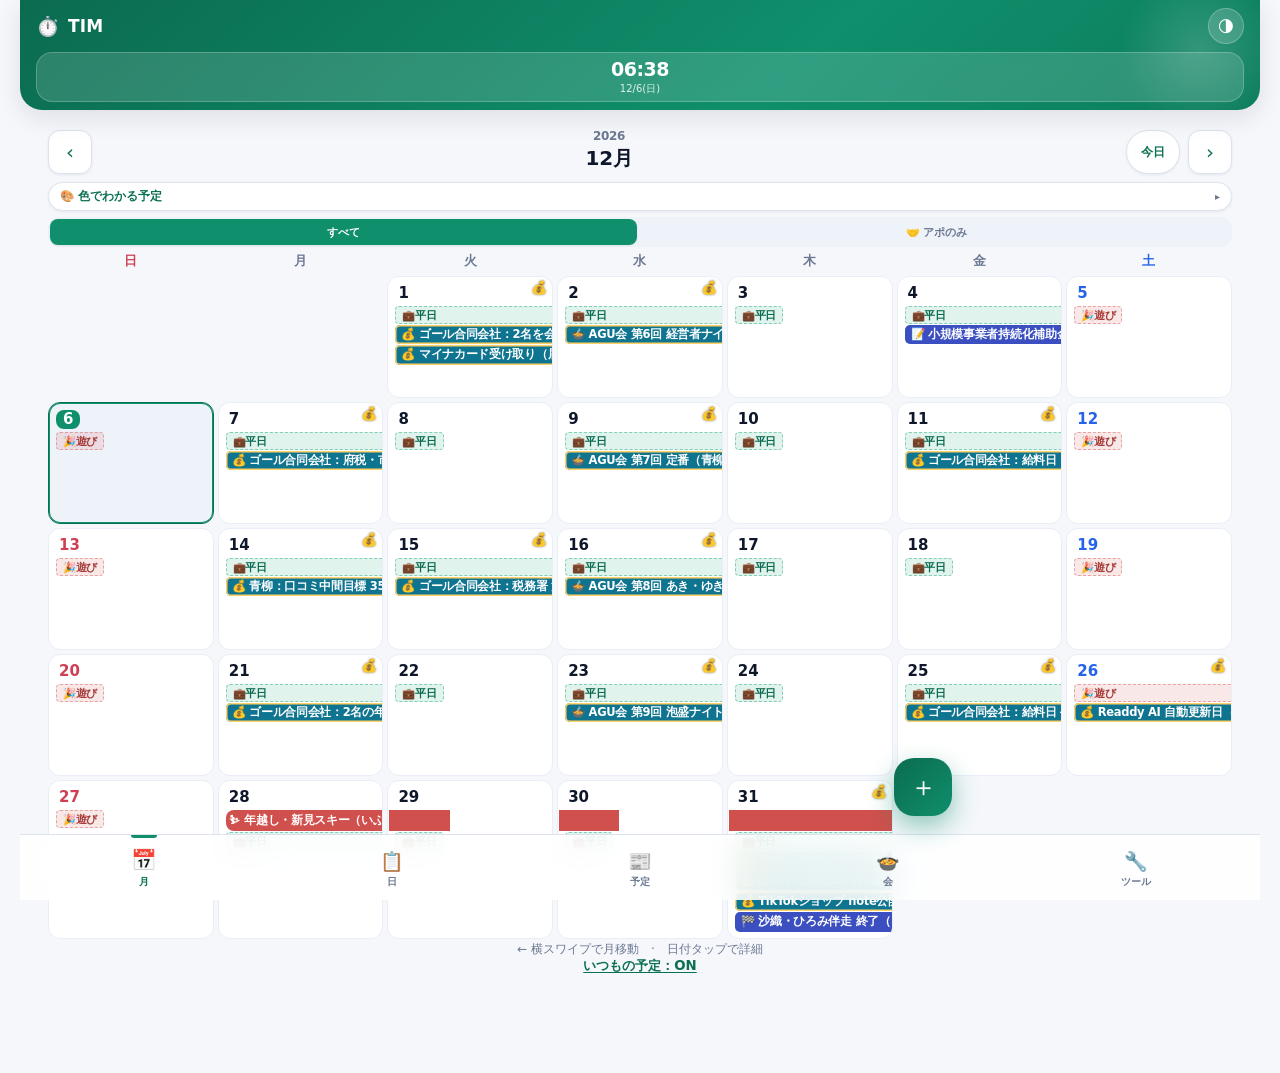
==== commit eb172fb4: "会タブ（10〜12月の会の日にち一覧・空いている夜）とパソコン向けの大きい表示を追加" ====
--- a/index.html
+++ b/index.html
@@ -305,6 +305,69 @@
     padding:10px 16px;font-size:12.5px;font-weight:800;box-shadow:var(--shadow-m);
     text-align:center;width:auto}
   .updatebar[hidden]{display:none}
+
+  /* ============================================================
+     会（青柳でひらく会）10〜12月の一覧
+     ============================================================ */
+  .kai-sum{display:flex;gap:8px;margin-bottom:12px}
+  .kai-sum div{flex:1;background:var(--surface);border:1px solid var(--line);border-radius:var(--r-lg);
+    padding:8px 6px;text-align:center;box-shadow:var(--shadow-s)}
+  .kai-sum b{display:block;font-size:20px;font-weight:800;color:var(--brand-ink);font-variant-numeric:tabular-nums}
+  .kai-sum span{font-size:10.5px;color:var(--mut);font-weight:700}
+  .kai-tbl{width:100%;border-collapse:separate;border-spacing:0 6px;table-layout:fixed}
+  .kai-tbl th{font-size:11px;color:var(--mut);font-weight:800;text-align:left;padding:0 4px}
+  .kai-tbl th:first-child{width:31%}
+  .kai-tbl td{background:var(--surface);vertical-align:top;padding:7px 5px;
+    border-top:1px solid var(--line);border-bottom:1px solid var(--line)}
+  .kai-tbl td:first-child{border-left:1px solid var(--line);border-radius:var(--r-md) 0 0 var(--r-md)}
+  .kai-tbl td:last-child{border-right:1px solid var(--line);border-radius:0 var(--r-md) var(--r-md) 0}
+  .kai-name{font-size:12.5px;font-weight:800;line-height:1.3}
+  .kai-who{font-size:9.5px;color:var(--mut);line-height:1.35;margin-top:2px}
+  .kai-d{display:inline-block;font-size:10.5px;font-weight:800;color:#fff;background:#0e7490;
+    border-radius:6px;padding:2px 5px;margin:0 3px 3px 0;font-variant-numeric:tabular-nums}
+  .kai-d.past{opacity:.4}
+  .kai-d.tbd{background:#b45309}
+  .kai-none{font-size:10.5px;color:var(--mut);font-weight:700}
+  .kai-add{font-size:10.5px;font-weight:800;color:var(--brand-ink);text-decoration:underline;
+    text-underline-offset:2px;margin-top:4px;display:inline-block}
+  .free-m{margin-bottom:10px}
+  .free-m h4{font-size:12px;font-weight:800;margin-bottom:5px}
+  .free-n{display:inline-block;font-size:11px;font-weight:800;border:1px solid var(--line);
+    background:var(--surface-2);color:var(--ink);border-radius:var(--r-full);padding:4px 9px;margin:0 4px 5px 0;
+    font-variant-numeric:tabular-nums}
+  .free-n.we{border-color:var(--brand);color:var(--brand-ink)}
+  .free-n.hold{border-style:dashed;opacity:.7}
+  .kai-pick{display:flex;flex-direction:column;gap:6px}
+  .kai-pick button{text-align:left;padding:12px;border-radius:var(--r-md);background:var(--surface-2);
+    border:1px solid var(--line);font-size:13px;font-weight:800;color:var(--ink)}
+
+  /* ============================================================
+     パソコン（横幅1000px以上）：画面いっぱいに広げて大きく見せる
+     ============================================================ */
+  @media (min-width:1000px){
+    .app{max-width:1240px}
+    .nav{max-width:1240px}
+    .sheet{max-width:720px}
+    .view{padding:20px 28px}
+    .mgrid{grid-auto-rows:minmax(122px,auto);gap:4px}
+    .cell{min-height:122px;padding:7px 7px 6px;gap:3px}
+    .cell .dn{font-size:15px}
+    .wd span{font-size:12.5px}
+    .bar{font-size:11.5px;line-height:1.35;padding:2px 6px;border-radius:5px}
+    .spanbar{font-size:11.5px;line-height:1.45}
+    .rbar{font-size:10.5px;padding:2px 6px}
+    .cell .more{font-size:11.5px}
+    .cell .bizmark{font-size:13px}
+    .mhint{font-size:12px}
+    .kai-tbl th{font-size:13px}
+    .kai-name{font-size:15px}
+    .kai-who{font-size:12px}
+    .kai-d{font-size:13px;padding:3px 8px}
+    .kai-none,.kai-add{font-size:12.5px}
+    .free-n{font-size:13px;padding:5px 11px}
+    .free-wrap{display:grid;grid-template-columns:repeat(3,1fr);gap:16px}
+    .fitem .t{font-size:14px}
+  }
 </style>
 </head>
 <body>
@@ -394,6 +457,22 @@
     <div id="feedList"></div>
   </section>
 
+  <!-- ===== VIEW: KAI（10〜12月の会） ===== -->
+  <section class="view" id="v-kai" aria-label="10〜12月の会">
+    <div class="mhead"><div class="mlabel" style="text-align:left;font-size:18px">🍲 10〜12月の会</div></div>
+    <div class="kai-sum" id="kaiSum"></div>
+    <div class="card">
+      <h2>📅 会ごとの日にち</h2>
+      <table class="kai-tbl" id="kaiTbl"></table>
+      <div class="note" style="padding-top:2px">オレンジ＝日にち仮・時刻未定。日にちをタップでその日を開きます。</div>
+    </div>
+    <div class="card">
+      <h2>🌙 空いている夜（18時以降に予定なし）</h2>
+      <div class="free-wrap" id="kaiFree"></div>
+      <div class="note" style="padding-top:2px">枠つき＝金・土・日。点線＝保留中の旅行と重なる日。タップすると、どの会を入れるか選べます。</div>
+    </div>
+  </section>
+
   <!-- ===== VIEW: TOOLS ===== -->
   <section class="view" id="v-tools" aria-label="ツール">
     <div class="card">
@@ -404,6 +483,15 @@
           <span>時間の使い方の偏り・アポ稼働率を見て、次の一手と発信ネタを提案します</span></span>
         <span class="ba" aria-hidden="true">›</span>
       </a>
+    </div>
+
+    <div class="card">
+      <h2>💻 パソコンで見る</h2>
+      <div class="note" style="padding-top:0">
+        パソコンのブラウザで <b>takuha.github.io/takuha-tree/</b> を開くと、同じTIMが画面いっぱいの大きさで出ます。<br>
+        AIちゃんが入れた予定は、スマホにもパソコンにも同じように出ます。<br>
+        この端末で＋から足した予定は、この端末にだけ残ります（両方で見たい予定はAIちゃんに伝えてください）。
+      </div>
     </div>
 
     <div class="card">
@@ -438,6 +526,7 @@
   <button class="on" id="n-month" onclick="showView('month')"><span class="i" aria-hidden="true">📅</span>月</button>
   <button id="n-day" onclick="showView('day')"><span class="i" aria-hidden="true">📋</span>日</button>
   <button id="n-feed" onclick="showView('feed')"><span class="i" aria-hidden="true">📰</span>予定</button>
+  <button id="n-kai" onclick="showView('kai')"><span class="i" aria-hidden="true">🍲</span>会</button>
   <button id="n-tools" onclick="showView('tools')"><span class="i" aria-hidden="true">🔧</span>ツール</button>
 </nav>
 
@@ -564,6 +653,7 @@
   if(v==='month')renderMonth();
   if(v==='day')renderDay();
   if(v==='feed')renderFeed();
+  if(v==='kai')renderKai();
   if(v==='tools'){applyTheme();}
   window.scrollTo(0,0);
 }
@@ -586,6 +676,8 @@
   if(a)a.classList.toggle('on',f==='all');
   if(b)b.classList.toggle('on',f==='apo');
 }
+const WIDE=matchMedia('(min-width:1000px)');
+WIDE.addEventListener('change',()=>refresh());
 function renderMonth(dir){
   applyMonthFilterUI();
   document.getElementById('wdRow').innerHTML=WKJ.map((w,i)=>`<span class="s${i}">${w}</span>`).join('');
@@ -619,7 +711,7 @@
       bars+=`<span class="spanbar${st?' st':''}${en?' en':''}${r.cat==='biz'?' biz':''}" style="background:${c.bar}">${label}</span>`;});
     if(DB.prefs.showRoutine&&!apoOnly){const ty=dayType(ds);
       bars+=`<span class="rbar rt-${ty}">${ROUTINE_LABEL[ty]}</span>`;}
-    const slots=Math.max(1,(DB.prefs.showRoutine?2:3)-rgs.length);
+    const slots=Math.max(1,(WIDE.matches?6:(DB.prefs.showRoutine?2:3))-rgs.length);
     evs.slice(0,slots).forEach(e=>{const c=catOf(e.cat);
       bars+=`<span class="bar${e.apo?' apo':''}${e.cat==='biz'?' biz':''}${isDone(ds,e.k)?' done':''}" style="background:${c.bar}">${e.apo?'🤝':''}${esc(e.t)}</span>`;});
     const more=evs.length>slots?`<span type="button" class="more" onclick="event.stopPropagation();openPeek('${ds}')">+${evs.length-slots}</span>`:'';
@@ -911,6 +1003,106 @@
 }
 
 /* ============================================================
+   KAI — 青柳でひらく会（10〜12月）
+   予定のタイトルに会の名前が入っていればその会に数える。
+   日にちが決まったら sync.json に入れるだけでここにも出る。
+   ============================================================ */
+const KAI=[
+  {k:'agu',   e:'🍲',n:'AGU会',              who:'あき・ゆき＋男性2人（4対4）', re:/AGU会/},
+  {k:'otona', e:'🥂',n:'大人のしゃぶしゃぶ会', who:'岡くん・ゆいちゃん（5対5）',  re:/大人のしゃぶしゃぶ/},
+  {k:'kon',   e:'💞',n:'AGUしゃぶコン',        who:'4人の会（法務確認まで集客しない）', re:/AGUしゃぶコン/},
+  {k:'amane', e:'🌸',n:'あまね・あゆの会',     who:'中身まだ',                    re:/あまね|あゆの会/},
+  {k:'pickle',e:'🏓',n:'ピックルボールの会',   who:'中身まだ',                    re:/ピックル/},
+];
+const KAI_MONTHS=[['2026-10','10月'],['2026-11','11月'],['2026-12','12月']];
+function kaiOf(e){return KAI.find(k=>(e.kai&&e.kai===k.k)||k.re.test(e.title||''));}
+function renderKai(){
+  const today=todayStr();
+  const hit={};KAI.forEach(k=>hit[k.k]=[]);
+  Object.entries(DB.events).forEach(([ds,list])=>{
+    if(ds<'2026-10-01'||ds>'2026-12-31')return;
+    (list||[]).forEach(e=>{const k=kaiOf(e);if(k)hit[k.k].push({ds,e});});
+  });
+  KAI.forEach(k=>hit[k.k].sort((a,b)=>a.ds<b.ds?-1:1));
+  const total=KAI.reduce((n,k)=>n+hit[k.k].length,0);
+  const upcoming=KAI.reduce((n,k)=>n+hit[k.k].filter(x=>x.ds>=today).length,0);
+  const undecided=KAI.filter(k=>!hit[k.k].length).length;
+  document.getElementById('kaiSum').innerHTML=
+    `<div><b>${total}</b><span>入っている回</span></div>`+
+    `<div><b>${upcoming}</b><span>これからの回</span></div>`+
+    `<div><b>${undecided}</b><span>日にち未定の会</span></div>`;
+  let h='<tr><th>会</th>'+KAI_MONTHS.map(m=>`<th>${m[1]}</th>`).join('')+'</tr>';
+  KAI.forEach(k=>{
+    h+=`<tr><td><div class="kai-name">${k.e} ${esc(k.n)}</div><div class="kai-who">${esc(k.who)}</div>`+
+       `<button type="button" class="kai-add" onclick="kaiPickDay('${k.k}')">＋日にちを入れる</button></td>`;
+    KAI_MONTHS.forEach(([ym])=>{
+      const xs=hit[k.k].filter(x=>x.ds.startsWith(ym));
+      h+='<td>'+(xs.length?xs.map(({ds,e})=>{
+        const[y,mo,d]=ds.split('-').map(Number);
+        const tbd=/未定|仮/.test(e.title);
+        return `<button type="button" class="kai-d${ds<today?' past':''}${tbd?' tbd':''}" title="${esc(e.title)}" onclick="openDay('${ds}')">${mo}/${d}(${WKJ[dow(ds)]})</button>`;
+      }).join(''):'<span class="kai-none">—</span>')+'</td>';
+    });
+    h+='</tr>';
+  });
+  document.getElementById('kaiTbl').innerHTML=h;
+  /* 空いている夜 */
+  let f='';
+  KAI_MONTHS.forEach(([ym,lab])=>{
+    const [y,m]=ym.split('-').map(Number);const days=new Date(y,m,0).getDate();
+    let chips='';
+    for(let d=1;d<=days;d++){
+      const ds=ym+'-'+pad(d);if(ds<today)continue;
+      const busy=(DB.events[ds]||[]).some(e=>(e.gt||0)>=17*60);
+      if(busy)continue;
+      const trips=rangesFor(ds).filter(r=>r.cat==='play');
+      const hold=trips.length&&trips.every(r=>/保留/.test(r.title));
+      if(trips.length&&!hold)continue;
+      const w=dow(ds);const we=w===0||w===5||w===6;
+      chips+=`<button type="button" class="free-n${we?' we':''}${hold?' hold':''}" onclick="kaiPickKai('${ds}')">${m}/${d}(${WKJ[w]})</button>`;
+    }
+    f+=`<div class="free-m"><h4>${lab}</h4>${chips||'<span class="kai-none">空いている夜はありません</span>'}</div>`;
+  });
+  document.getElementById('kaiFree').innerHTML=f;
+}
+/* 空いている夜をタップ → どの会を入れるか選ぶ */
+function kaiPickKai(ds){
+  const[y,mo,d]=ds.split('-').map(Number);
+  document.getElementById('peekTitle').textContent=`${mo}/${d} (${WKJ[dow(ds)]}) に入れる会は？`;
+  document.getElementById('peekList').innerHTML='<div class="kai-pick">'+
+    KAI.map(k=>`<button type="button" onclick="closePeek();kaiAdd('${ds}','${k.k}')">${k.e} ${esc(k.n)}</button>`).join('')+'</div>';
+  document.getElementById('peekDayBtn').onclick=()=>{closePeek();openDay(ds);};
+  document.getElementById('ovPeek').classList.add('show');
+}
+/* 会の「＋日にちを入れる」→ 空いている夜から選ぶ */
+function kaiPickDay(kk){
+  const k=KAI.find(x=>x.k===kk);const today=todayStr();
+  let h='';
+  KAI_MONTHS.forEach(([ym,lab])=>{
+    const [y,m]=ym.split('-').map(Number);const days=new Date(y,m,0).getDate();let chips='';
+    for(let d=1;d<=days;d++){const ds=ym+'-'+pad(d);if(ds<today)continue;
+      if((DB.events[ds]||[]).some(e=>(e.gt||0)>=17*60))continue;
+      const trips=rangesFor(ds).filter(r=>r.cat==='play');
+      const hold=trips.length&&trips.every(r=>/保留/.test(r.title));if(trips.length&&!hold)continue;
+      const w=dow(ds);
+      chips+=`<button type="button" class="free-n${(w===0||w===5||w===6)?' we':''}${hold?' hold':''}" onclick="closePeek();kaiAdd('${ds}','${kk}')">${m}/${d}(${WKJ[w]})</button>`;}
+    h+=`<div class="free-m"><h4>${lab}</h4>${chips||'<span class="kai-none">なし</span>'}</div>`;
+  });
+  document.getElementById('peekTitle').textContent=`${k.e} ${k.n}：空いている夜`;
+  document.getElementById('peekList').innerHTML=h;
+  document.getElementById('peekDayBtn').onclick=()=>{closePeek();showView('month');};
+  document.getElementById('ovPeek').classList.add('show');
+}
+function kaiAdd(ds,kk){
+  const k=KAI.find(x=>x.k===kk);
+  SEL=ds;openAdd();
+  curCat='biz';renderChips();
+  document.getElementById('evTitle').value=`${k.e} ${k.n}（青柳 19:00〜21:00）`;
+  document.getElementById('evTime').value='19:00';
+  document.getElementById('evDur').value='120';
+}
+
+/* ============================================================
    backup
    ============================================================ */
 function exportData(){
@@ -967,7 +1159,7 @@
    ============================================================ */
 function refresh(){
   if(curView==='month')renderMonth();
-  else{renderMonth();if(curView==='day')renderDay();if(curView==='feed')renderFeed();}
+  else{renderMonth();if(curView==='day')renderDay();if(curView==='feed')renderFeed();if(curView==='kai')renderKai();}
 }
 function addSwipe(el,onLeft,onRight){
   let x0=null,y0=null,t0=0;
@@ -1001,7 +1193,7 @@
 /* manifest の shortcut から ?v=day などで直接ビューを開く */
 (function(){
   const v=new URLSearchParams(location.search).get('v');
-  if(['month','day','feed','tools'].includes(v))showView(v);
+  if(['month','day','feed','kai','tools'].includes(v))showView(v);
 })();
 setInterval(()=>{if(curView==='day')renderTimeline();},60000);
 /* 日付が変わったら「今日」の表示を追従させる */
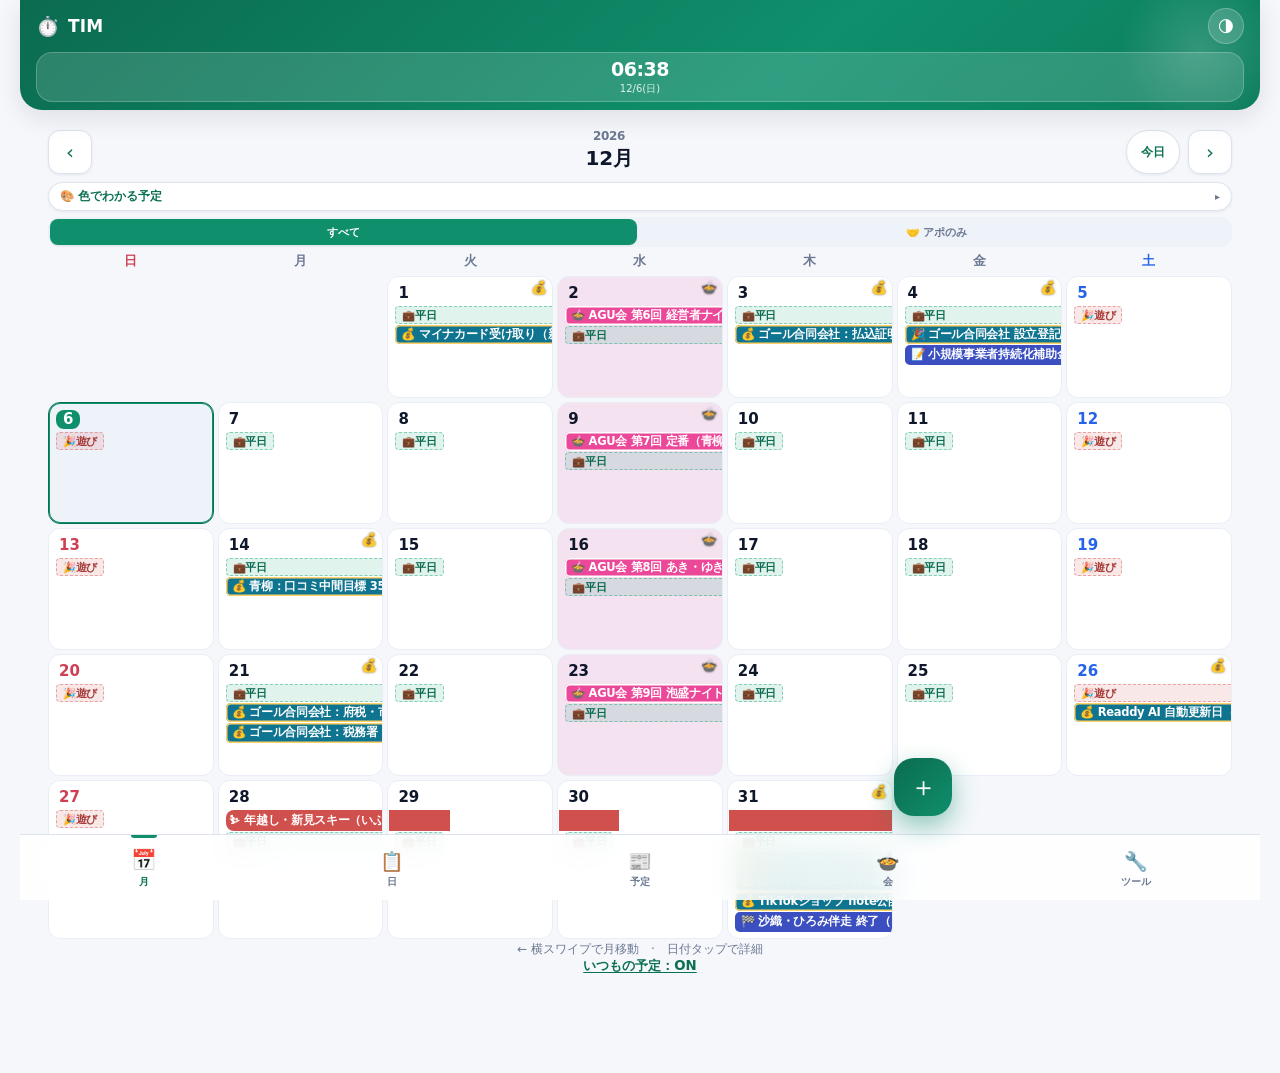
==== commit f9b3a627: "青柳の会をピンクの専用カテゴリに（月カレンダーで最優先・🍲印・予定タブの絞り込み）＋11/10奥村さんとごはん Co-Authored-By: Claude Opus 5.5 <noreply@ant" ====
--- a/index.html
+++ b/index.html
@@ -109,6 +109,8 @@
   .bar.apo{box-shadow:0 0 0 1px rgba(255,255,255,.3) inset}
   .bar.done{opacity:.45}
   .bar.biz,.spanbar.biz{box-shadow:0 0 0 1.5px #ffd166 inset}
+  .bar.kai{box-shadow:0 0 0 1.5px #fff inset;font-weight:800}
+  .cell.haskai{background:rgba(236,72,153,.12)}
   .cell .bizmark{position:absolute;top:4px;right:5px;font-size:10px;line-height:1;
     filter:drop-shadow(0 0 1px rgba(0,0,0,.5))}
   .rbar{font-size:7.5px;font-weight:800;line-height:1.15;border-radius:4px;padding:1px 4px;
@@ -452,6 +454,7 @@
     <div class="mhead"><div class="mlabel" style="text-align:left;font-size:18px">📰 今後の予定</div></div>
     <div class="seg" role="group" aria-label="表示の絞り込み">
       <button id="feed-all" onclick="setFeedFilter('all')">すべて</button>
+      <button id="feed-kai" onclick="setFeedFilter('kai')">🍲 青柳の会のみ</button>
       <button id="feed-biz" onclick="setFeedFilter('biz')">💰 ビジネスのみ</button>
     </div>
     <div id="feedList"></div>
@@ -699,8 +702,9 @@
     const apoOnly=DB.prefs.monthFilter==='apo';
     let evs=eventsForBars(ds);
     if(apoOnly)evs=evs.filter(e=>e.cat==='apo');
-    /* ビジネス予定は枠から溢れて「+N」に隠れないよう常に先頭優先で表示 */
-    evs.sort((a,b)=>((a.cat==='biz')===(b.cat==='biz'))?a.g-b.g:(a.cat==='biz'?-1:1));
+    /* 青柳の会→ビジネスの順に、枠から溢れて「+N」に隠れないよう先頭優先で表示 */
+    const pri=c=>c==='kai'?0:c==='biz'?1:2;
+    evs.sort((a,b)=>pri(a.cat)-pri(b.cat)||a.g-b.g);
     let bars='';
     let rgs=rangesFor(ds);
     if(apoOnly)rgs=rgs.filter(r=>r.cat==='apo');
@@ -709,15 +713,20 @@
       /* 週頭・月頭でもタイトルを出し直す（帯が長いときに何の予定か分かるように） */
       const label=(st||w===0||d===1)?esc(r.title):'&nbsp;';
       bars+=`<span class="spanbar${st?' st':''}${en?' en':''}${r.cat==='biz'?' biz':''}" style="background:${c.bar}">${label}</span>`;});
+    let rbar='';
     if(DB.prefs.showRoutine&&!apoOnly){const ty=dayType(ds);
-      bars+=`<span class="rbar rt-${ty}">${ROUTINE_LABEL[ty]}</span>`;}
+      rbar=`<span class="rbar rt-${ty}">${ROUTINE_LABEL[ty]}</span>`;}
     const slots=Math.max(1,(WIDE.matches?6:(DB.prefs.showRoutine?2:3))-rgs.length);
-    evs.slice(0,slots).forEach(e=>{const c=catOf(e.cat);
-      bars+=`<span class="bar${e.apo?' apo':''}${e.cat==='biz'?' biz':''}${isDone(ds,e.k)?' done':''}" style="background:${c.bar}">${e.apo?'🤝':''}${esc(e.t)}</span>`;});
+    /* 青柳の会はいつもの予定（平日/遊び）より上に出す */
+    evs.slice(0,slots).forEach((e,i)=>{const c=catOf(e.cat);
+      if(e.cat!=='kai'&&rbar){bars+=rbar;rbar='';}
+      bars+=`<span class="bar${e.apo?' apo':''}${e.cat==='biz'?' biz':''}${e.cat==='kai'?' kai':''}${isDone(ds,e.k)?' done':''}" style="background:${c.bar}">${e.apo?'🤝':''}${esc(e.t)}</span>`;});
+    bars+=rbar;
     const more=evs.length>slots?`<span type="button" class="more" onclick="event.stopPropagation();openPeek('${ds}')">+${evs.length-slots}</span>`:'';
     const hasBiz=evs.some(e=>e.cat==='biz')||rgs.some(r=>r.cat==='biz');
-    h+=`<button type="button" class="${cls}" onclick="openDay('${ds}')" aria-label="${mYM.m+1}月${d}日">
-      <span class="dn">${d}</span>${hasBiz?'<span class="bizmark">💰</span>':''}
+    const hasKai=evs.some(e=>e.cat==='kai');
+    h+=`<button type="button" class="${cls}${hasKai?' haskai':''}" onclick="openDay('${ds}')" aria-label="${mYM.m+1}月${d}日">
+      <span class="dn">${d}</span>${hasKai?'<span class="bizmark">🍲</span>':hasBiz?'<span class="bizmark">💰</span>':''}
       <span class="bars">${bars}${more}</span></button>`;
   }
   const g=document.getElementById('mGrid');
@@ -729,7 +738,7 @@
   if(lr)lr.innerHTML=[['A','💼 平日'],['W','🎉 週末']]
     .map(([ty,label])=>`<span class="lgchip rt-${ty}">${label}</span>`).join('');
   const lc=document.getElementById('lgCats');
-  if(lc)lc.innerHTML=['apo','biz','work','play','meal','free']
+  if(lc)lc.innerHTML=['kai','apo','biz','work','play','meal','free']
     .map(k=>{const c=catOf(k);return `<span class="lgchip" style="background:${c.bar}">${c.e}${c.n}</span>`;}).join('');
   applyLegendOpen();
 }
@@ -853,7 +862,7 @@
    add / edit sheet (時刻の予定 と 期間の予定)
    ============================================================ */
 let curCat='ai',editingId=null,editingRangeId=null,evMode='time';
-const CHIP_CATS=['apo','biz','work','play','meal','free'];
+const CHIP_CATS=['kai','apo','biz','work','play','meal','free'];
 function renderChips(){
   document.getElementById('catChips').innerHTML=CHIP_CATS.map(k=>{const c=catOf(k);const on=k===curCat;
     return `<button type="button" class="chip${on?' on':''}" ${on?`style="background:${c.bar};border-color:${c.bar}"`:''}
@@ -957,6 +966,7 @@
   const a=document.getElementById('feed-all'),b=document.getElementById('feed-biz');
   if(a)a.classList.toggle('on',f==='all');
   if(b)b.classList.toggle('on',f==='biz');
+  const k=document.getElementById('feed-kai');if(k)k.classList.toggle('on',f==='kai');
 }
 function renderFeed(){
   applyFeedFilterUI();
@@ -971,6 +981,7 @@
   DB.ranges.forEach(r=>{if(r.end<today)return;
     rows.push({ds:r.start<today?today:r.start,g:-1,t:'📆 '+r.title+`（${r.start}〜${r.end}）`,cat:r.cat||'free',span:true});});
   if(filter==='biz')rows=rows.filter(r=>r.cat==='biz');
+  if(filter==='kai')rows=rows.filter(r=>r.cat==='kai');
   rows.sort((a,b)=>a.ds<b.ds?-1:a.ds>b.ds?1:a.g-b.g);
   const el=document.getElementById('feedList');
   if(!rows.length){
@@ -1096,7 +1107,7 @@
 function kaiAdd(ds,kk){
   const k=KAI.find(x=>x.k===kk);
   SEL=ds;openAdd();
-  curCat='biz';renderChips();
+  curCat='kai';renderChips();
   document.getElementById('evTitle').value=`${k.e} ${k.n}（青柳 19:00〜21:00）`;
   document.getElementById('evTime').value='19:00';
   document.getElementById('evDur').value='120';
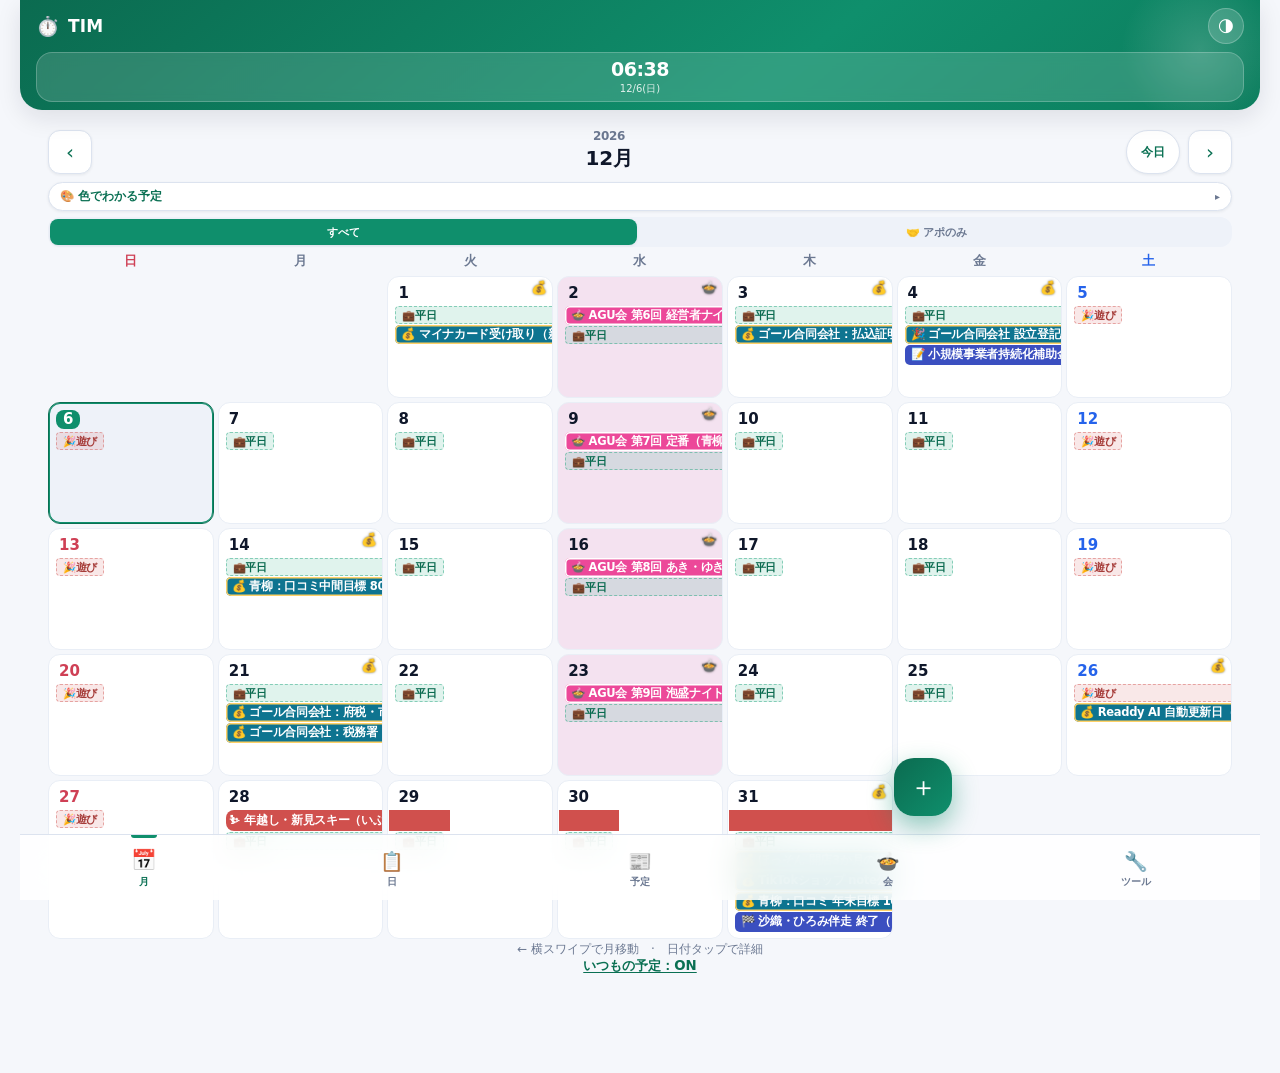
==== commit 2c9bdc75: "11/7のAGU会あき・ゆきを11/8へ移動・しゃぶコン仮置き削除／口コミ目標を100件計画に／10/25ゴルフ・10/26返事待ち2件／sync.jsonのdeletedで端末側の予定も消せるように" ====
--- a/index.html
+++ b/index.html
@@ -1139,6 +1139,14 @@
     DB.appts[ds]=Object.assign(DB.appts[ds]||{},slots||{});});
   Object.entries(d.done||{}).forEach(([ds,marks])=>{
     DB.done[ds]=Object.assign(DB.done[ds]||{},marks||{});});
+  /* sync.json の deleted＝消した予定のid一覧。端末に残っている同じidも消す */
+  const del=new Set((d.deleted||[]).map(String));
+  if(del.size){
+    Object.keys(DB.events).forEach(ds=>{
+      DB.events[ds]=DB.events[ds].filter(x=>!del.has(String(x.id)));
+      if(!DB.events[ds].length)delete DB.events[ds];});
+    DB.ranges=DB.ranges.filter(x=>!del.has(String(x.id)));
+  }
 }
 function hasAnyData(){
   return DB.ranges.length||Object.keys(DB.events).length
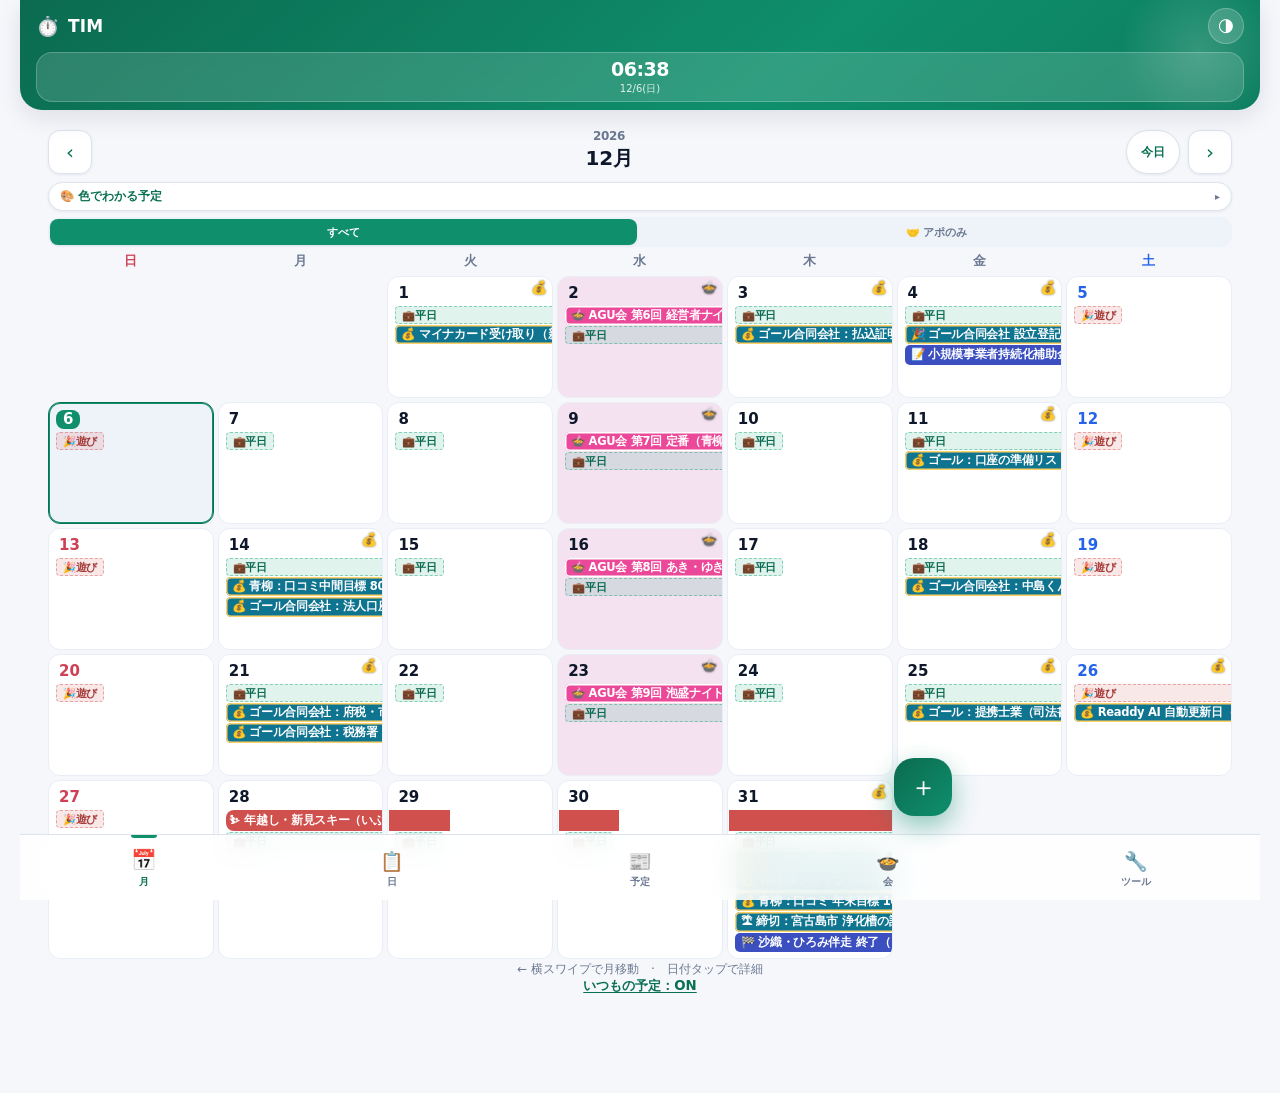
==== commit 80d20b34: "会タブ：あまね・あゆの会 → あまね・てらあやの会（10/26 しゃぶしゃぶを数える） Co-Authored-By: Claude Opus 5.5 <noreply@anthropic.com>" ====
--- a/index.html
+++ b/index.html
@@ -1022,7 +1022,7 @@
   {k:'agu',   e:'🍲',n:'AGU会',              who:'あき・ゆき＋男性2人（4対4）', re:/AGU会/},
   {k:'otona', e:'🥂',n:'大人のしゃぶしゃぶ会', who:'岡くん・ゆいちゃん（5対5）',  re:/大人のしゃぶしゃぶ/},
   {k:'kon',   e:'💞',n:'AGUしゃぶコン',        who:'4人の会（法務確認まで集客しない）', re:/AGUしゃぶコン/},
-  {k:'amane', e:'🌸',n:'あまね・あゆの会',     who:'中身まだ',                    re:/あまね|あゆの会/},
+  {k:'amane', e:'🌸',n:'あまね・てらあやの会', who:'1回目＝10/26 20時 しゃぶしゃぶ', re:/あまね|てらあや/},
   {k:'pickle',e:'🏓',n:'ピックルボールの会',   who:'中身まだ',                    re:/ピックル/},
 ];
 const KAI_MONTHS=[['2026-10','10月'],['2026-11','11月'],['2026-12','12月']];
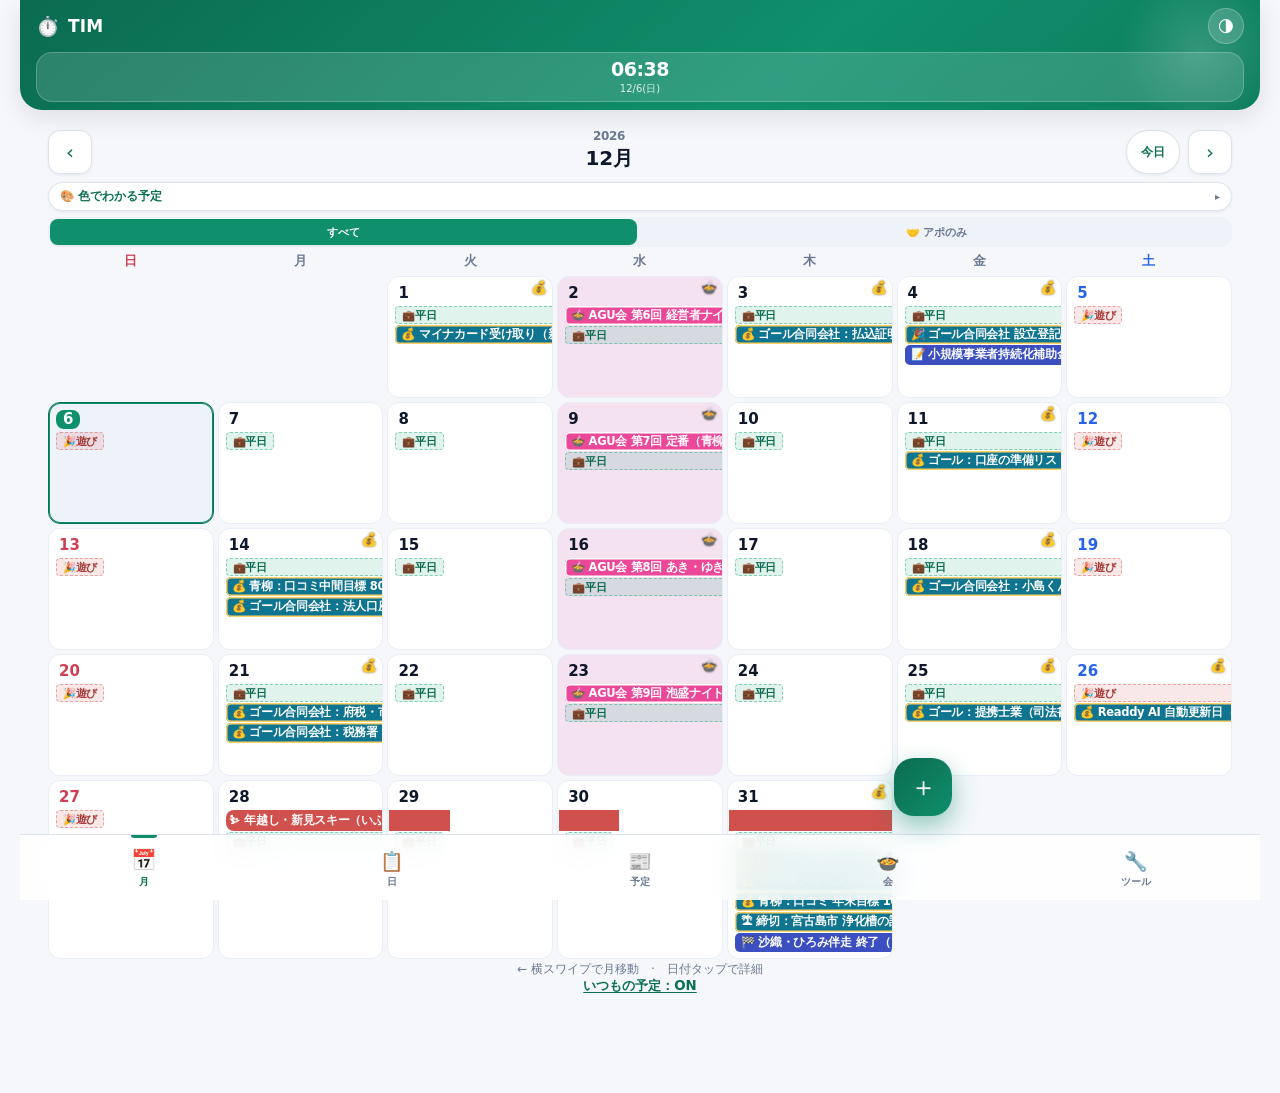
==== commit 10146434: "10/26 しゃぶしゃぶをピックルボールの会として数える Co-Authored-By: Claude Opus 5.5 <noreply@anthropic.com>" ====
--- a/index.html
+++ b/index.html
@@ -1022,8 +1022,8 @@
   {k:'agu',   e:'🍲',n:'AGU会',              who:'あき・ゆき＋男性2人（4対4）', re:/AGU会/},
   {k:'otona', e:'🥂',n:'大人のしゃぶしゃぶ会', who:'岡くん・ゆいちゃん（5対5）',  re:/大人のしゃぶしゃぶ/},
   {k:'kon',   e:'💞',n:'AGUしゃぶコン',        who:'4人の会（法務確認まで集客しない）', re:/AGUしゃぶコン/},
-  {k:'amane', e:'🌸',n:'あまね・てらあやの会', who:'1回目＝10/26 20時 しゃぶしゃぶ', re:/あまね|てらあや/},
-  {k:'pickle',e:'🏓',n:'ピックルボールの会',   who:'中身まだ',                    re:/ピックル/},
+  {k:'amane', e:'🌸',n:'あまね・てらあやの会', who:'中身まだ',                re:/あまね/},
+  {k:'pickle',e:'🏓',n:'ピックルボールの会',   who:'1回目＝10/26 20時 しゃぶしゃぶ', re:/ピックル/},
 ];
 const KAI_MONTHS=[['2026-10','10月'],['2026-11','11月'],['2026-12','12月']];
 function kaiOf(e){return KAI.find(k=>(e.kai&&e.kai===k.k)||k.re.test(e.title||''));}
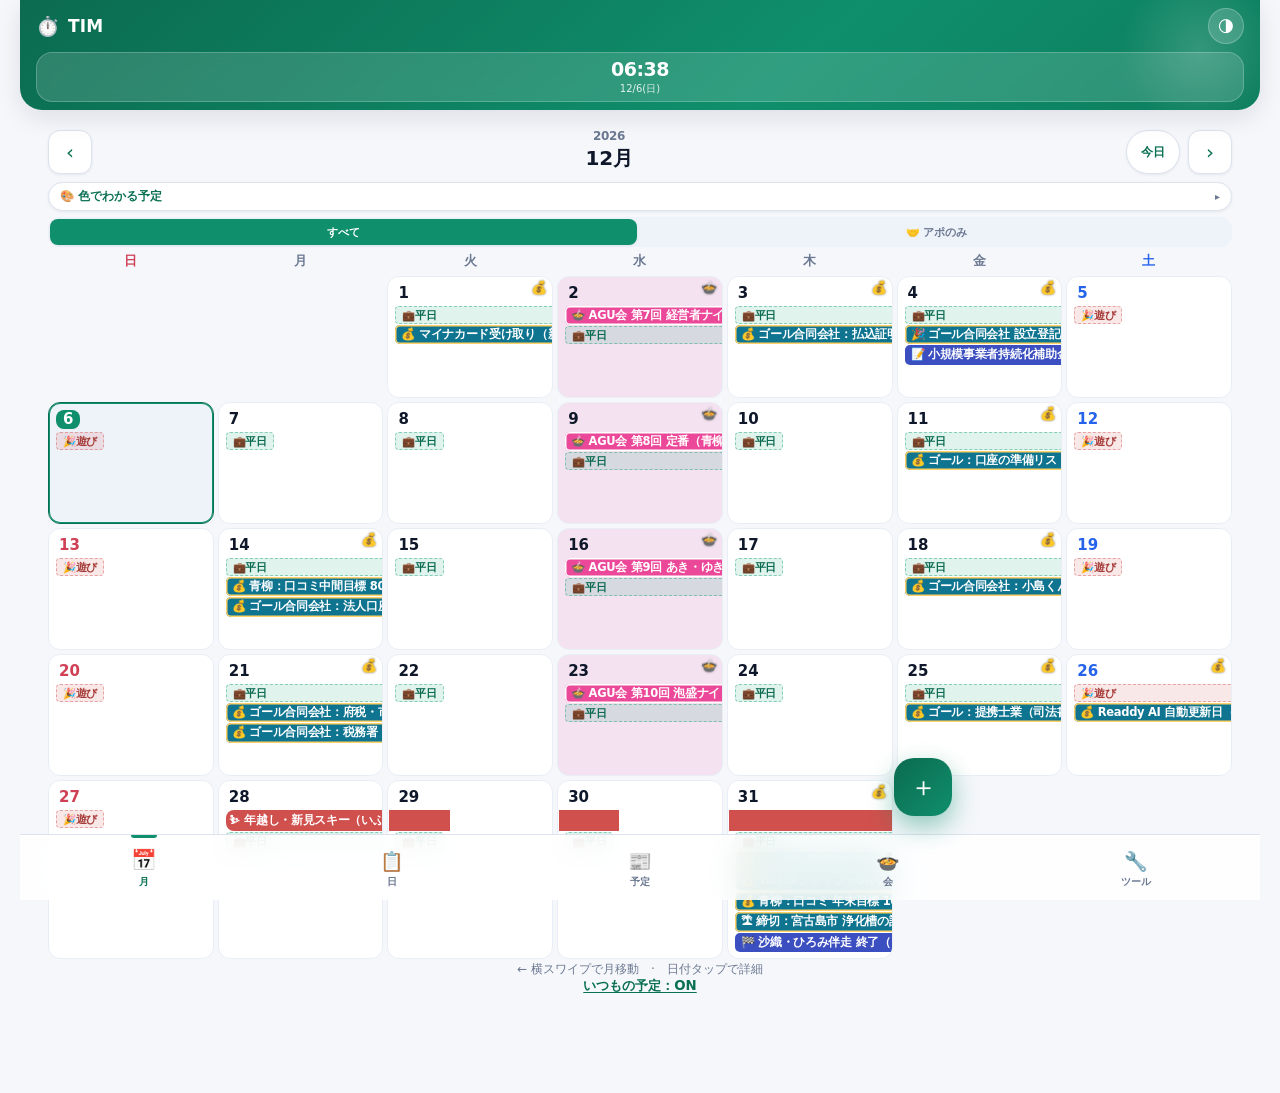
==== commit 07e81fed: "AGU会：10/26を第1回にして、10/30以降を第2〜10回に振り直し Co-Authored-By: Claude Opus 5.5 <noreply@anthropic.com>" ====
--- a/index.html
+++ b/index.html
@@ -1023,7 +1023,7 @@
   {k:'otona', e:'🥂',n:'大人のしゃぶしゃぶ会', who:'岡くん・ゆいちゃん（5対5）',  re:/大人のしゃぶしゃぶ/},
   {k:'kon',   e:'💞',n:'AGUしゃぶコン',        who:'4人の会（法務確認まで集客しない）', re:/AGUしゃぶコン/},
   {k:'amane', e:'🌸',n:'あまね・てらあやの会', who:'中身まだ',                re:/あまね/},
-  {k:'pickle',e:'🏓',n:'ピックルボールの会',   who:'1回目＝10/26 20時 しゃぶしゃぶ', re:/ピックル/},
+  {k:'pickle',e:'🏓',n:'ピックルボールの会',   who:'中身まだ',                    re:/ピックル/},
 ];
 const KAI_MONTHS=[['2026-10','10月'],['2026-11','11月'],['2026-12','12月']];
 function kaiOf(e){return KAI.find(k=>(e.kai&&e.kai===k.k)||k.re.test(e.title||''));}
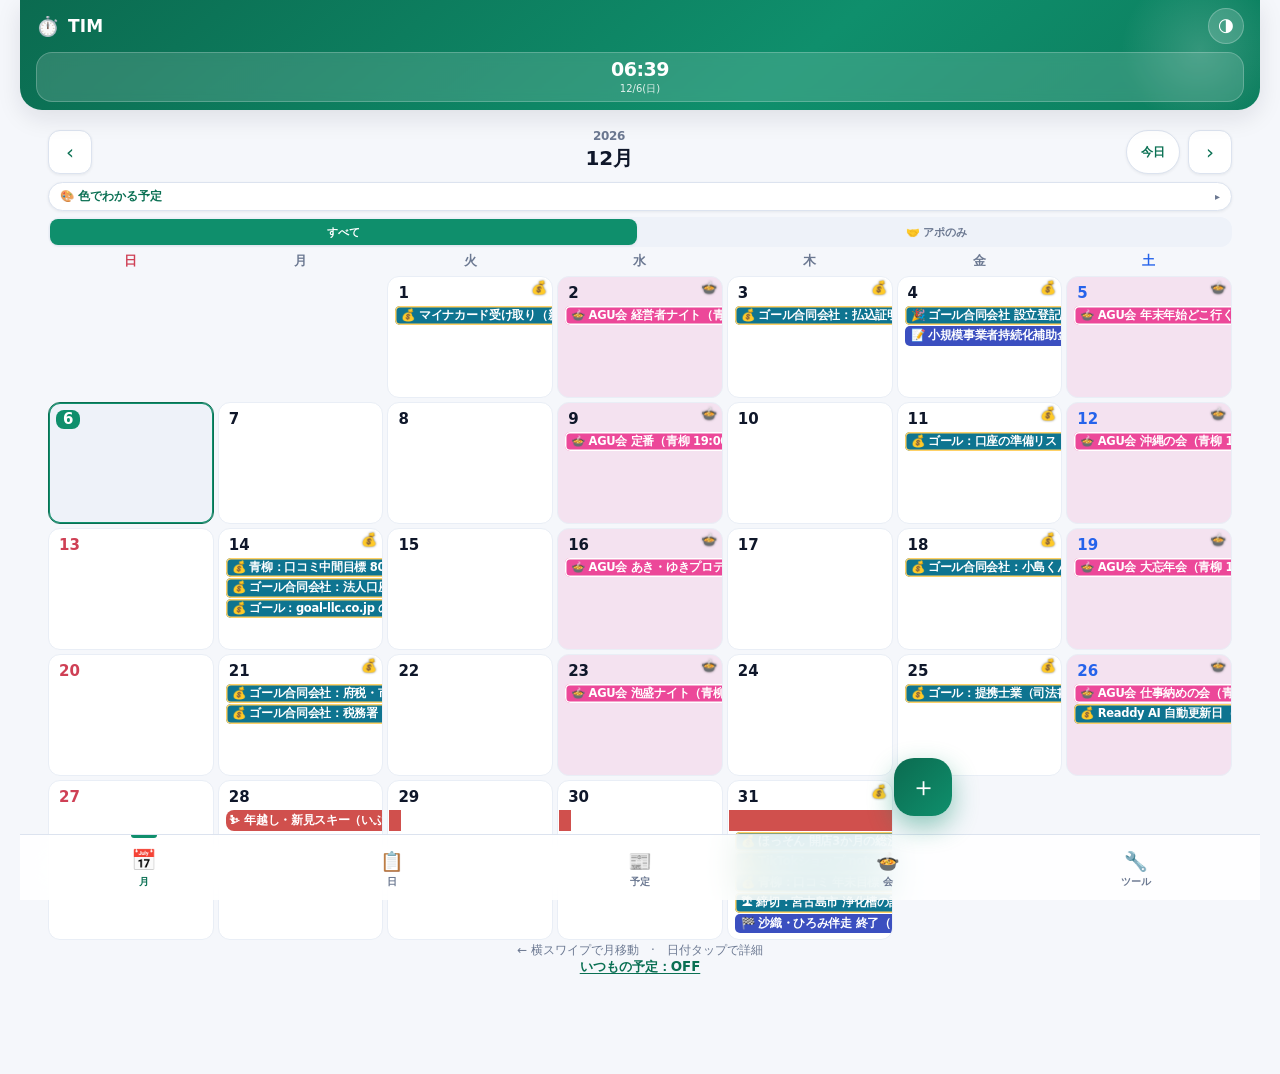
==== commit 4664aefc: "TIM: 毎日の型3本を削除・いつもの予定を1回だけOFF・11/3 沖縄の会を追加 Co-Authored-By: Claude Opus 5.5 <noreply@anthropic.com>" ====
--- a/index.html
+++ b/index.html
@@ -1147,6 +1147,12 @@
       if(!DB.events[ds].length)delete DB.events[ds];});
     DB.ranges=DB.ranges.filter(x=>!del.has(String(x.id)));
   }
+  /* sync.json の prefsOnce＝表示設定を端末ごとに1回だけ上書き（あとで本人がアプリで戻せる） */
+  const po=d.prefsOnce;
+  if(po&&po.id&&DB.prefs.prefsOnceId!==po.id){
+    Object.entries(po).forEach(([k,v])=>{if(k!=='id')DB.prefs[k]=v;});
+    DB.prefs.prefsOnceId=po.id;
+  }
 }
 function hasAnyData(){
   return DB.ranges.length||Object.keys(DB.events).length
